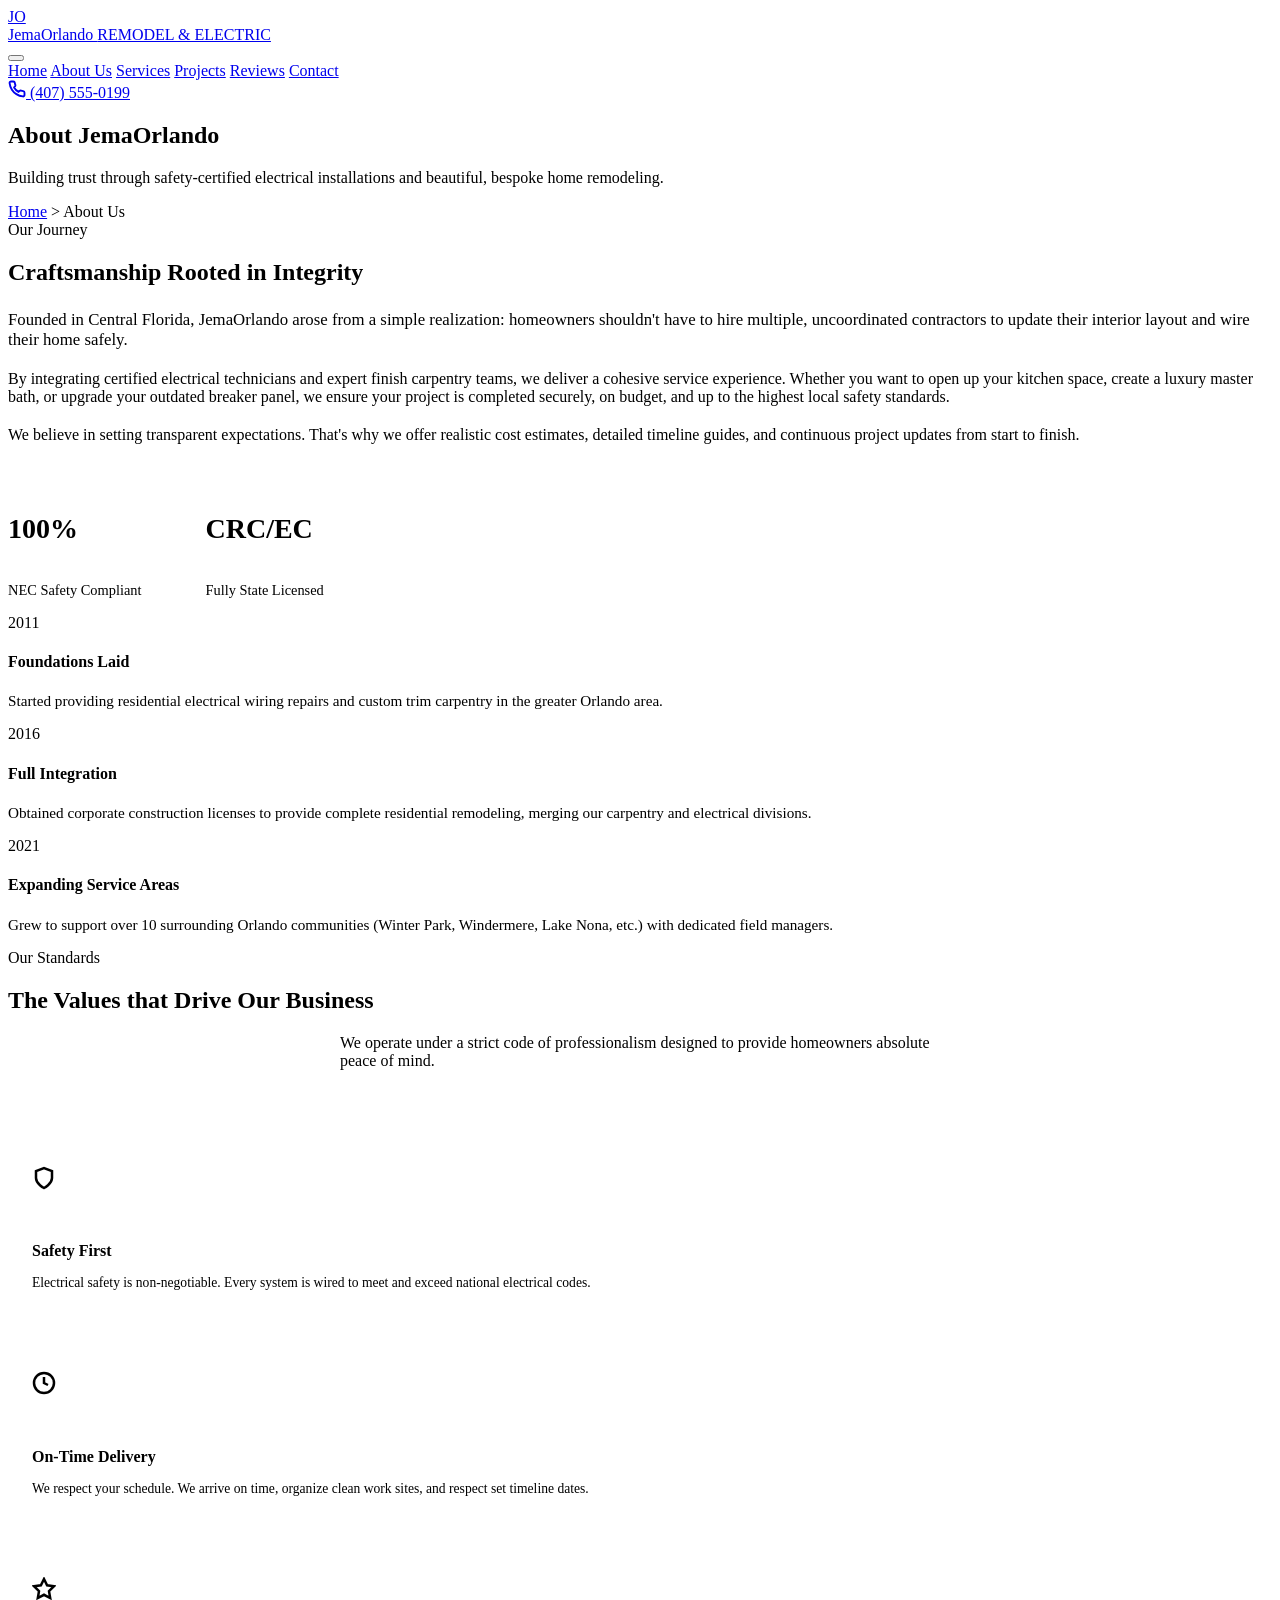
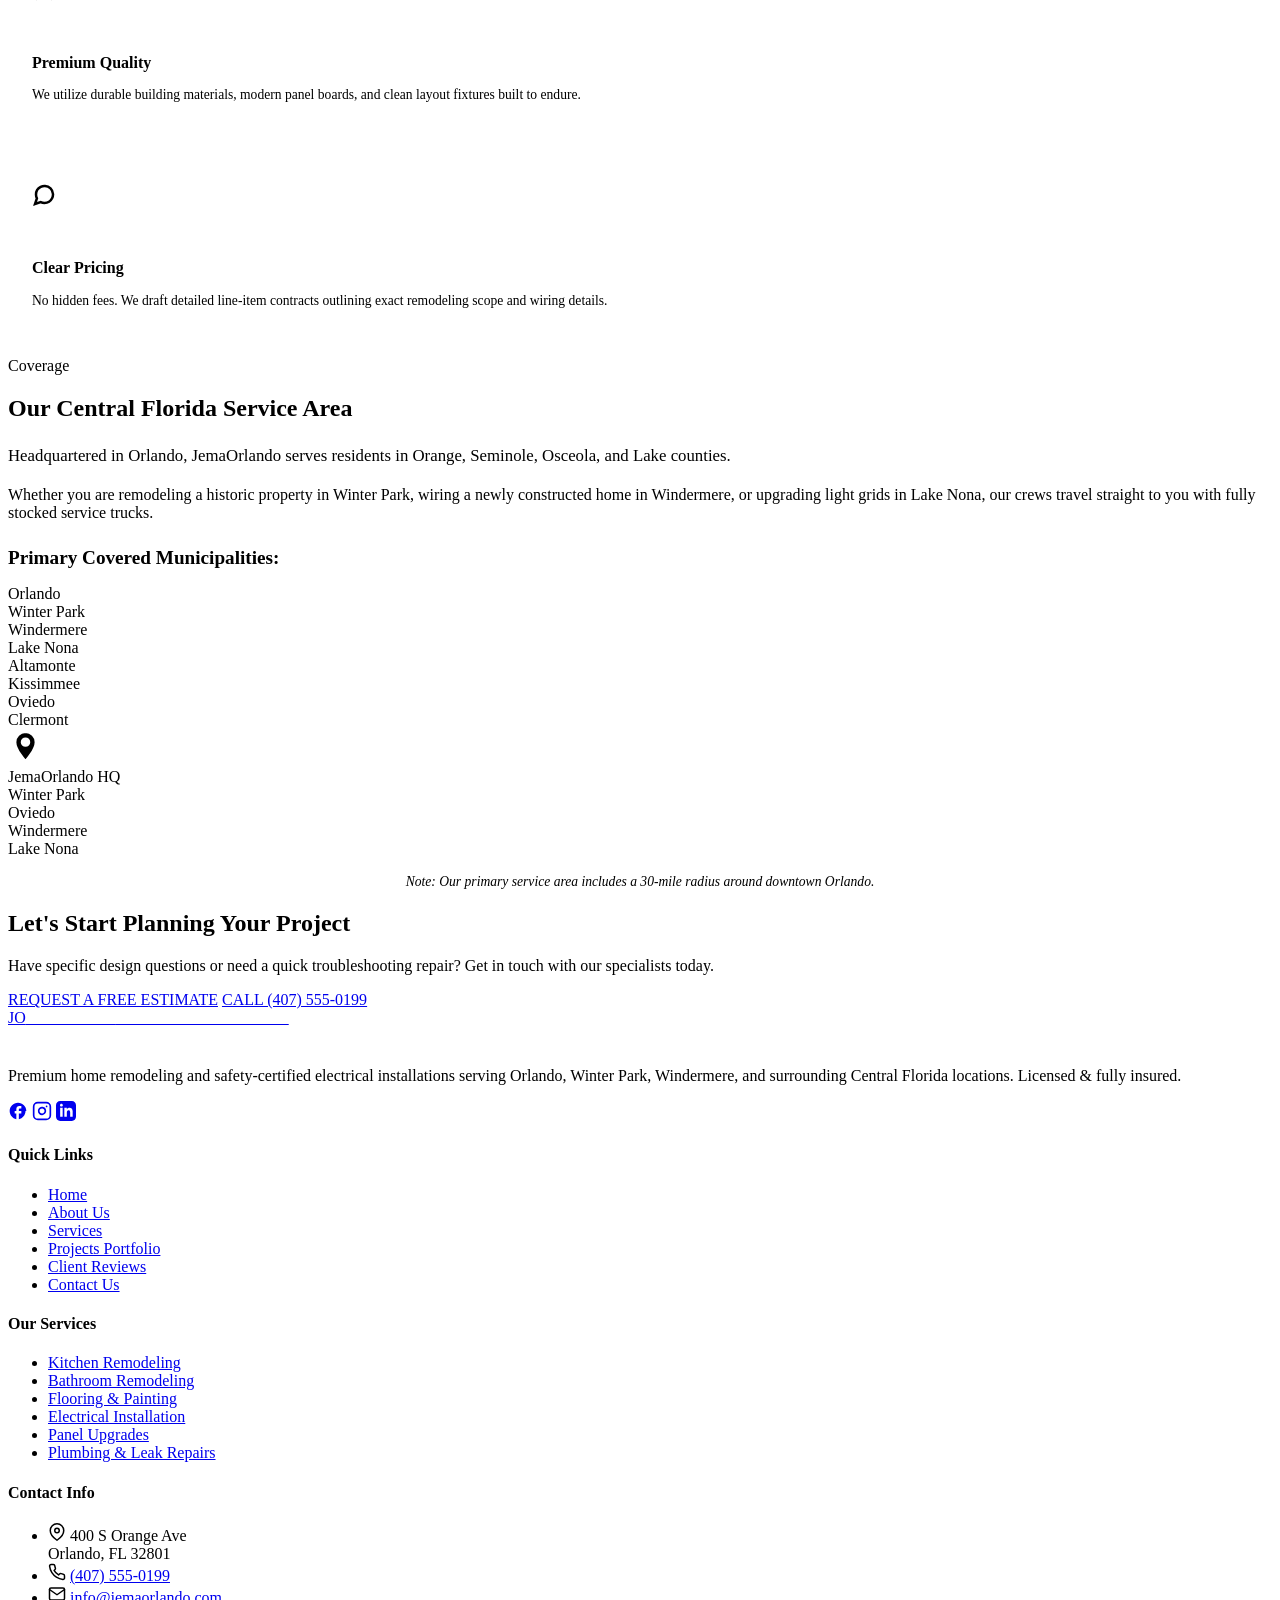
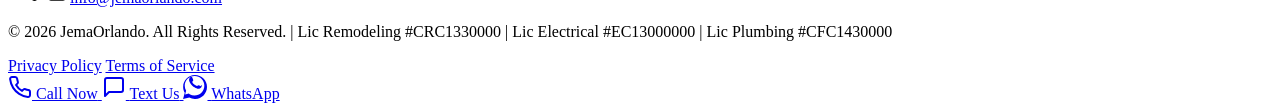
==== about.html @ ff25acf6 "Add files via upload" ====
<!DOCTYPE html>
<html lang="en">
<head>
  <meta charset="UTF-8">
  <meta name="viewport" content="width=device-width, initial-scale=1.0">
  <meta name="description" content="Learn about JemaOrlando, Central Florida's trusted home remodeling and certified residential electrical services contractor. Discover our safety values, construction expertise, and local service coverage across Orlando, FL.">
  <meta name="keywords" content="remodeling contractor Orlando, electrician near me, JemaOrlando company history, home renovation company Florida, licensed electrician Orlando">
  <link rel="canonical" href="https://jemaorlando.com/about.html">
  
  <title>About Us | JemaOrlando Remodeling & Electrical Services</title>
  
  <!-- CSS Stylesheets -->
  <link rel="stylesheet" href="css/style.css">
  <link rel="stylesheet" href="css/pages.css">
</head>
<body>

  <!-- Sticky Header -->
  <header class="header">
    <div class="container nav-container">
      <a href="index.html" class="logo">
        <div class="logo-icon">JO</div>
        <div class="logo-text">
          JemaOrlando
          <span class="logo-subtext">REMODEL & ELECTRIC</span>
        </div>
      </a>
      
      <!-- Mobile hamburger toggle -->
      <button class="nav-toggle" aria-label="Toggle menu" aria-expanded="false">
        <span></span>
        <span></span>
        <span></span>
      </button>

      <nav class="nav-menu">
        <a href="index.html" class="nav-link">Home</a>
        <a href="about.html" class="nav-link active">About Us</a>
        <a href="services.html" class="nav-link">Services</a>
        <a href="projects.html" class="nav-link">Projects</a>
        <a href="reviews.html" class="nav-link">Reviews</a>
        <a href="contact.html" class="nav-link">Contact</a>
        <a href="contact.html" class="btn btn-primary" style="padding: 0.5rem 1.25rem; font-size: 0.9rem; margin-left: 1rem; color: white;">Get Free Estimate</a>
      </nav>

      <div class="nav-cta">
        <a href="tel:+14075550199" class="nav-phone">
          <svg width="18" height="18" viewBox="0 0 24 24" fill="none" stroke="currentColor" stroke-width="2.5" stroke-linecap="round" stroke-linejoin="round"><path d="M22 16.92v3a2 2 0 0 1-2.18 2 19.79 19.79 0 0 1-8.63-3.07 19.5 19.5 0 0 1-6-6 19.79 19.79 0 0 1-3.07-8.67A2 2 0 0 1 4.11 2h3a2 2 0 0 1 2 1.72 12.84 12.84 0 0 0 .7 2.81 2 2 0 0 1-.45 2.11L8.09 9.91a16 16 0 0 0 6 6l1.27-1.27a2 2 0 0 1 2.11-.45 12.84 12.84 0 0 0 2.81.7A2 2 0 0 1 22 16.92z"/></svg>
          (407) 555-0199
        </a>
      </div>
    </div>
  </header>

  <!-- Page Header -->
  <section class="page-header">
    <div class="container">
      <h1>About JemaOrlando</h1>
      <p>Building trust through safety-certified electrical installations and beautiful, bespoke home remodeling.</p>
      <div class="breadcrumbs">
        <a href="index.html">Home</a> &gt; <span>About Us</span>
      </div>
    </div>
  </section>

  <!-- Who We Are & Timeline Section -->
  <section class="section">
    <div class="container">
      <div class="about-grid">
        <div class="reveal">
          <span class="badge">Our Journey</span>
          <h2 style="margin-bottom: 1.5rem;">Craftsmanship Rooted in Integrity</h2>
          <p style="margin-bottom: 1.25rem; font-size: 1.05rem;">
            Founded in Central Florida, JemaOrlando arose from a simple realization: homeowners shouldn't have to hire multiple, uncoordinated contractors to update their interior layout and wire their home safely.
          </p>
          <p style="color: var(--text-muted); margin-bottom: 1.25rem;">
            By integrating certified electrical technicians and expert finish carpentry teams, we deliver a cohesive service experience. Whether you want to open up your kitchen space, create a luxury master bath, or upgrade your outdated breaker panel, we ensure your project is completed securely, on budget, and up to the highest local safety standards.
          </p>
          <p style="color: var(--text-muted); margin-bottom: 1.5rem;">
            We believe in setting transparent expectations. That's why we offer realistic cost estimates, detailed timeline guides, and continuous project updates from start to finish.
          </p>
          
          <div style="display: flex; gap: 2rem; margin-top: 2rem;">
            <div>
              <h4 class="text-accent" style="font-size: 1.75rem; font-weight:800;">100%</h4>
              <p style="font-size: 0.9rem; color: var(--text-muted);">NEC Safety Compliant</p>
            </div>
            <div style="border-left: 1px solid var(--border-color); padding-left: 2rem;">
              <h4 class="text-secondary" style="font-size: 1.75rem; font-weight:800;">CRC/EC</h4>
              <p style="font-size: 0.9rem; color: var(--text-muted);">Fully State Licensed</p>
            </div>
          </div>
        </div>

        <div class="reveal anim-delay-200">
          <div class="timeline">
            <!-- Timeline Item 1 -->
            <div class="timeline-item">
              <div class="timeline-date">2011</div>
              <h4 class="timeline-title">Foundations Laid</h4>
              <p style="color: var(--text-muted); font-size: 0.95rem;">Started providing residential electrical wiring repairs and custom trim carpentry in the greater Orlando area.</p>
            </div>
            
            <!-- Timeline Item 2 -->
            <div class="timeline-item">
              <div class="timeline-date">2016</div>
              <h4 class="timeline-title">Full Integration</h4>
              <p style="color: var(--text-muted); font-size: 0.95rem;">Obtained corporate construction licenses to provide complete residential remodeling, merging our carpentry and electrical divisions.</p>
            </div>

            <!-- Timeline Item 3 -->
            <div class="timeline-item">
              <div class="timeline-date">2021</div>
              <h4 class="timeline-title">Expanding Service Areas</h4>
              <p style="color: var(--text-muted); font-size: 0.95rem;">Grew to support over 10 surrounding Orlando communities (Winter Park, Windermere, Lake Nona, etc.) with dedicated field managers.</p>
            </div>
          </div>
        </div>
      </div>
    </div>
  </section>

  <!-- Company Values Grid -->
  <section class="section section-bg">
    <div class="container">
      <div class="text-center reveal" style="margin-bottom: 4rem;">
        <span class="badge">Our Standards</span>
        <h2>The Values that Drive Our Business</h2>
        <p style="color: var(--text-muted); max-width: 600px; margin: 1rem auto 0;">
          We operate under a strict code of professionalism designed to provide homeowners absolute peace of mind.
        </p>
      </div>

      <div class="grid-4">
        <!-- Value 1 -->
        <div class="benefit-card reveal" style="padding: 2rem 1.5rem;">
          <div class="benefit-icon" style="width: 55px; height: 55px; margin-bottom: 1rem;">
            <svg width="24" height="24" viewBox="0 0 24 24" fill="none" stroke="currentColor" stroke-width="2.5"><path d="M12 22s8-4 8-10V5l-8-3-8 3v7c0 6 8 10 8 10z"/></svg>
          </div>
          <h4 style="margin-bottom: 0.75rem;">Safety First</h4>
          <p style="font-size: 0.85rem; line-height: 1.5;">Electrical safety is non-negotiable. Every system is wired to meet and exceed national electrical codes.</p>
        </div>

        <!-- Value 2 -->
        <div class="benefit-card reveal anim-delay-100" style="padding: 2rem 1.5rem;">
          <div class="benefit-icon" style="width: 55px; height: 55px; margin-bottom: 1rem; color: var(--secondary);">
            <svg width="24" height="24" viewBox="0 0 24 24" fill="none" stroke="currentColor" stroke-width="2.5"><circle cx="12" cy="12" r="10"/><polyline points="12 6 12 12 16 14"/></svg>
          </div>
          <h4 style="margin-bottom: 0.75rem;">On-Time Delivery</h4>
          <p style="font-size: 0.85rem; line-height: 1.5;">We respect your schedule. We arrive on time, organize clean work sites, and respect set timeline dates.</p>
        </div>

        <!-- Value 3 -->
        <div class="benefit-card reveal anim-delay-200" style="padding: 2rem 1.5rem;">
          <div class="benefit-icon" style="width: 55px; height: 55px; margin-bottom: 1rem;">
            <svg width="24" height="24" viewBox="0 0 24 24" fill="none" stroke="currentColor" stroke-width="2.5"><polygon points="12 2 15.09 8.26 22 9.27 17 14.14 18.18 21.02 12 17.77 5.82 21.02 7 14.14 2 9.27 8.91 8.26 12 2"/></svg>
          </div>
          <h4 style="margin-bottom: 0.75rem;">Premium Quality</h4>
          <p style="font-size: 0.85rem; line-height: 1.5;">We utilize durable building materials, modern panel boards, and clean layout fixtures built to endure.</p>
        </div>

        <!-- Value 4 -->
        <div class="benefit-card reveal anim-delay-300" style="padding: 2rem 1.5rem;">
          <div class="benefit-icon" style="width: 55px; height: 55px; margin-bottom: 1rem; color: var(--secondary);">
            <svg width="24" height="24" viewBox="0 0 24 24" fill="none" stroke="currentColor" stroke-width="2.5"><path d="M21 11.5a8.38 8.38 0 0 1-.9 3.8 8.5 8.5 0 0 1-7.6 4.7 8.38 8.38 0 0 1-3.8-.9L3 21l1.9-5.7a8.38 8.38 0 0 1-.9-3.8 8.5 8.5 0 0 1 4.7-7.6 8.38 8.38 0 0 1 3.8-.9h.5a8.48 8.48 0 0 1 8 8v.5z"/></svg>
          </div>
          <h4 style="margin-bottom: 0.75rem;">Clear Pricing</h4>
          <p style="font-size: 0.85rem; line-height: 1.5;">No hidden fees. We draft detailed line-item contracts outlining exact remodeling scope and wiring details.</p>
        </div>
      </div>
    </div>
  </section>

  <!-- Service Area Map Section -->
  <section class="section">
    <div class="container">
      <div class="about-grid" style="align-items: center;">
        <div class="reveal">
          <span class="badge">Coverage</span>
          <h2 style="margin-bottom: 1.5rem;">Our Central Florida Service Area</h2>
          <p style="margin-bottom: 1.25rem; font-size: 1.05rem;">
            Headquartered in Orlando, JemaOrlando serves residents in Orange, Seminole, Osceola, and Lake counties.
          </p>
          <p style="color: var(--text-muted); margin-bottom: 1.5rem;">
            Whether you are remodeling a historic property in Winter Park, wiring a newly constructed home in Windermere, or upgrading light grids in Lake Nona, our crews travel straight to you with fully stocked service trucks.
          </p>
          
          <h4 style="margin-bottom: 1rem; font-size: 1.2rem;">Primary Covered Municipalities:</h4>
          <div class="cities-grid">
            <div class="city-badge">Orlando</div>
            <div class="city-badge">Winter Park</div>
            <div class="city-badge">Windermere</div>
            <div class="city-badge">Lake Nona</div>
            <div class="city-badge">Altamonte</div>
            <div class="city-badge">Kissimmee</div>
            <div class="city-badge">Oviedo</div>
            <div class="city-badge">Clermont</div>
          </div>
        </div>

        <!-- Pulse Radar Map Widget -->
        <div class="reveal anim-delay-200">
          <div class="map-container">
            <div class="map-mock">
              <div class="map-mock-bg"></div>
              
              <!-- Service Center Pin & Pulse -->
              <div class="map-radar"></div>
              <div class="map-pin">
                <svg width="35" height="35" viewBox="0 0 24 24" fill="currentColor" stroke="#fff" stroke-width="1.5"><path d="M12 2C8.13 2 5 5.13 5 9c0 5.25 7 13 7 13s7-7.75 7-13c0-3.87-3.13-7-7-7zm0 9.5c-1.38 0-2.5-1.12-2.5-2.5s1.12-2.5 2.5-2.5 2.5 1.12 2.5 2.5-1.12 2.5-2.5 2.5z"/></svg>
                <div class="map-pin-pulse"></div>
                <div class="map-pin-label">JemaOrlando HQ</div>
              </div>
              
              <!-- Floating coverage locations -->
              <div class="map-city-tag map-city-1">Winter Park</div>
              <div class="map-city-tag map-city-2">Oviedo</div>
              <div class="map-city-tag map-city-3">Windermere</div>
              <div class="map-city-tag map-city-4">Lake Nona</div>
            </div>
          </div>
          <p style="text-align: center; color: var(--text-muted); font-size: 0.85rem; margin-top: 1rem; font-style: italic;">
            Note: Our primary service area includes a 30-mile radius around downtown Orlando.
          </p>
        </div>
      </div>
    </div>
  </section>

  <!-- CTA Banner Section -->
  <section class="container reveal">
    <div class="cta-banner">
      <h2>Let's Start Planning Your Project</h2>
      <p>Have specific design questions or need a quick troubleshooting repair? Get in touch with our specialists today.</p>
      <div class="cta-actions">
        <a href="contact.html" class="btn btn-primary">REQUEST A FREE ESTIMATE</a>
        <a href="tel:+14075550199" class="btn btn-outline-white">CALL (407) 555-0199</a>
      </div>
    </div>
  </section>

  <!-- Footer -->
  <footer class="footer">
    <div class="container footer-grid">
      <div class="footer-about">
        <a href="index.html" class="logo" style="display:inline-flex; margin-bottom:1.5rem;">
          <div class="logo-icon">JO</div>
          <div class="logo-text" style="color:white;">
            JemaOrlando
            <span class="logo-subtext" style="color:rgba(255,255,255,0.5);">REMODEL & ELECTRIC</span>
          </div>
        </a>
        <p>Premium home remodeling and safety-certified electrical installations serving Orlando, Winter Park, Windermere, and surrounding Central Florida locations. Licensed & fully insured.</p>
        <div class="social-links">
          <a href="#" class="social-icon" aria-label="Facebook"><svg width="20" height="20" fill="currentColor" viewBox="0 0 24 24"><path d="M22 12c0-5.52-4.48-10-10-10S2 6.48 2 12c0 4.84 3.44 8.87 8 9.8V15H8v-3h2V9.5C10 7.57 11.57 6 13.5 6H16v3h-2c-.55 0-1 .45-1 1V12h3v3h-3v6.8c4.56-.93 8-4.96 8-9.8z"/></svg></a>
          <a href="#" class="social-icon" aria-label="Instagram"><svg width="20" height="20" fill="none" stroke="currentColor" stroke-width="2" viewBox="0 0 24 24" stroke-linecap="round" stroke-linejoin="round"><rect x="2" y="2" width="20" height="20" rx="5" ry="5"/><path d="M16 11.37A4 4 0 1 1 12.63 8 4 4 0 0 1 16 11.37z"/><line x1="17.5" y1="6.5" x2="17.51" y2="6.5"/></svg></a>
          <a href="#" class="social-icon" aria-label="LinkedIn"><svg width="20" height="20" fill="currentColor" viewBox="0 0 24 24"><path d="M19 0h-14c-2.761 0-5 2.239-5 5v14c0 2.761 2.239 5 5 5h14c2.762 0 5-2.239 5-5v-14c0-2.761-2.238-5-5-5zm-11 19h-3v-11h3v11zm-1.5-12.268c-.966 0-1.75-.779-1.75-1.75s.784-1.75 1.75-1.75 1.75.779 1.75 1.75-.784 1.75-1.75 1.75zm13.5 12.268h-3v-5.604c0-3.368-4-3.113-4 0v5.604h-3v-11h3v1.765c1.396-2.586 7-2.777 7 2.476v6.759z"/></svg></a>
        </div>
      </div>
      
      <div>
        <h4 class="footer-title">Quick Links</h4>
        <ul class="footer-links">
          <li><a href="index.html">Home</a></li>
          <li><a href="about.html">About Us</a></li>
          <li><a href="services.html">Services</a></li>
          <li><a href="projects.html">Projects Portfolio</a></li>
          <li><a href="reviews.html">Client Reviews</a></li>
          <li><a href="contact.html">Contact Us</a></li>
        </ul>
      </div>

      <div>
        <h4 class="footer-title">Our Services</h4>
        <ul class="footer-links">
          <li><a href="services.html">Kitchen Remodeling</a></li>
          <li><a href="services.html">Bathroom Remodeling</a></li>
          <li><a href="services.html">Flooring & Painting</a></li>
          <li><a href="services.html">Electrical Installation</a></li>
          <li><a href="services.html">Panel Upgrades</a></li>
          <li><a href="services.html">Plumbing & Leak Repairs</a></li>
        </ul>
      </div>

      <div>
        <h4 class="footer-title">Contact Info</h4>
        <ul class="footer-contact">
          <li>
            <svg width="18" height="18" viewBox="0 0 24 24" fill="none" stroke="currentColor" stroke-width="2" stroke-linecap="round" stroke-linejoin="round"><path d="M21 10c0 7-9 13-9 13s-9-6-9-13a9 9 0 0 1 18 0z"/><circle cx="12" cy="10" r="3"/></svg>
            <span>400 S Orange Ave<br>Orlando, FL 32801</span>
          </li>
          <li>
            <svg width="18" height="18" viewBox="0 0 24 24" fill="none" stroke="currentColor" stroke-width="2" stroke-linecap="round" stroke-linejoin="round"><path d="M22 16.92v3a2 2 0 0 1-2.18 2 19.79 19.79 0 0 1-8.63-3.07 19.5 19.5 0 0 1-6-6 19.79 19.79 0 0 1-3.07-8.67A2 2 0 0 1 4.11 2h3a2 2 0 0 1 2 1.72 12.84 12.84 0 0 0 .7 2.81 2 2 0 0 1-.45 2.11L8.09 9.91a16 16 0 0 0 6 6l1.27-1.27a2 2 0 0 1 2.11-.45 12.84 12.84 0 0 0 2.81.7A2 2 0 0 1 22 16.92z"/></svg>
            <a href="tel:+14075550199">(407) 555-0199</a>
          </li>
          <li>
            <svg width="18" height="18" viewBox="0 0 24 24" fill="none" stroke="currentColor" stroke-width="2" stroke-linecap="round" stroke-linejoin="round"><path d="M4 4h16c1.1 0 2 .9 2 2v12c0 1.1-.9 2-2 2H4c-1.1 0-2-.9-2-2V6c0-1.1.9-2 2-2z"/><polyline points="22,6 12,13 2,6"/></svg>
            <a href="mailto:info@jemaorlando.com">info@jemaorlando.com</a>
          </li>
        </ul>
      </div>
    </div>

    <div class="container footer-bottom">
      <p>&copy; 2026 JemaOrlando. All Rights Reserved. | Lic Remodeling #CRC1330000 | Lic Electrical #EC13000000 | Lic Plumbing #CFC1430000</p>
      <div class="footer-bottom-links">
        <a href="#">Privacy Policy</a>
        <a href="#">Terms of Service</a>
      </div>
    </div>
  </footer>

  <!-- Floating Mobile Quick Contact Bar -->
  <div class="floating-bar">
    <a href="tel:+14075550199" class="floating-item">
      <svg width="24" height="24" viewBox="0 0 24 24" fill="none" stroke="currentColor" stroke-width="2" stroke-linecap="round" stroke-linejoin="round"><path d="M22 16.92v3a2 2 0 0 1-2.18 2 19.79 19.79 0 0 1-8.63-3.07 19.5 19.5 0 0 1-6-6 19.79 19.79 0 0 1-3.07-8.67A2 2 0 0 1 4.11 2h3a2 2 0 0 1 2 1.72 12.84 12.84 0 0 0 .7 2.81 2 2 0 0 1-.45 2.11L8.09 9.91a16 16 0 0 0 6 6l1.27-1.27a2 2 0 0 1 2.11-.45 12.84 12.84 0 0 0 2.81.7A2 2 0 0 1 22 16.92z"/></svg>
      <span>Call Now</span>
    </a>
    <a href="sms:+14075550199?body=Hi%20JemaOrlando,%20I%20would%20like%20to%20request%20a%20free%20estimate." class="floating-item">
      <svg width="24" height="24" viewBox="0 0 24 24" fill="none" stroke="currentColor" stroke-width="2" stroke-linecap="round" stroke-linejoin="round"><path d="M21 15a2 2 0 0 1-2 2H7l-4 4V5a2 2 0 0 1 2-2h14a2 2 0 0 1 2 2z"/></svg>
      <span>Text Us</span>
    </a>
    <a href="https://wa.me/14075550199?text=Hi%20JemaOrlando,%20I'd%20like%20to%20get%20a%20free%20estimate%20for%20my%20home." target="_blank" class="floating-item whatsapp-item">
      <svg width="24" height="24" fill="currentColor" viewBox="0 0 24 24"><path d="M.057 24l1.687-6.163c-1.041-1.804-1.588-3.849-1.587-5.946C.06 5.348 5.397.01 12.008.01c3.202.001 6.212 1.246 8.477 3.514 2.266 2.268 3.507 5.28 3.505 8.484-.004 6.657-5.34 11.997-11.953 11.997-2.005-.001-3.973-.502-5.724-1.455L0 24zm6.59-4.846c1.6.95 3.188 1.449 4.825 1.451 5.436 0 9.86-4.37 9.864-9.799.002-2.63-1.023-5.101-2.885-6.968C16.688 1.97 14.22 .946 11.6 1.02c-5.438.002-9.864 4.37-9.869 9.803-.002 1.76.478 3.477 1.39 5.011l-.995 3.637 3.737-.977zm11.367-7.794c-.31-.155-1.838-.906-2.122-1.01-.284-.103-.49-.155-.697.155-.206.31-.8.155-.98.31-.18.155-.36.18-.67.026-.31-.155-1.31-.483-2.496-1.54-.922-.823-1.545-1.84-1.725-2.15-.18-.31-.02-.477.136-.631.14-.14.31-.36.465-.54.155-.18.206-.31.31-.517.103-.207.052-.387-.026-.54-.077-.155-.697-1.678-.955-2.3-.25-.6-.505-.517-.697-.527-.18-.01-.387-.01-.593-.01-.206 0-.54.077-.823.387-.284.31-1.083 1.06-1.083 2.585 0 1.525 1.11 2.998 1.265 3.205.155.207 2.185 3.337 5.292 4.68 1.57.679 2.535.88 3.45.8 1.026-.15 2.122-.867 2.42-1.706.296-.838.296-1.558.206-1.706-.09-.15-.31-.233-.62-.388z"/></svg>
      <span>WhatsApp</span>
    </a>
  </div>

  <!-- JavaScript Modules -->
  <script src="js/main.js"></script>
</body>
</html>
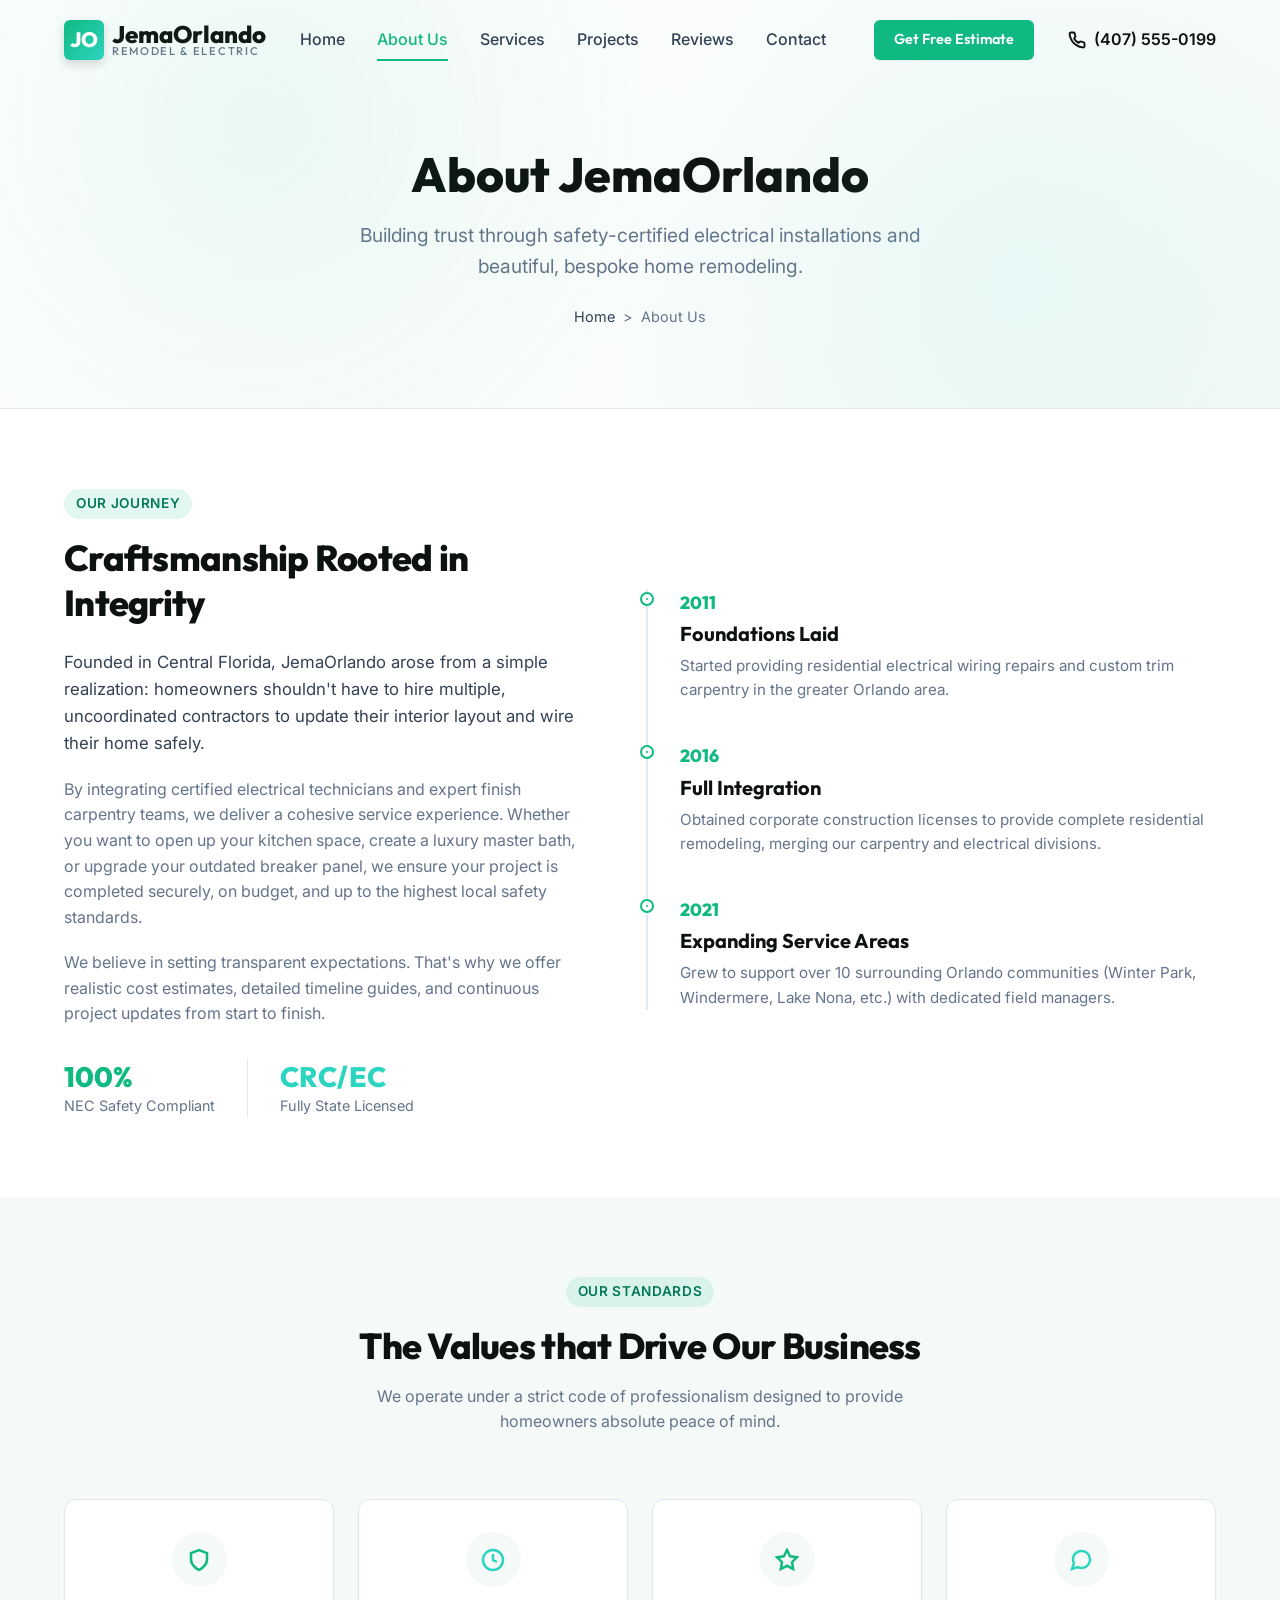
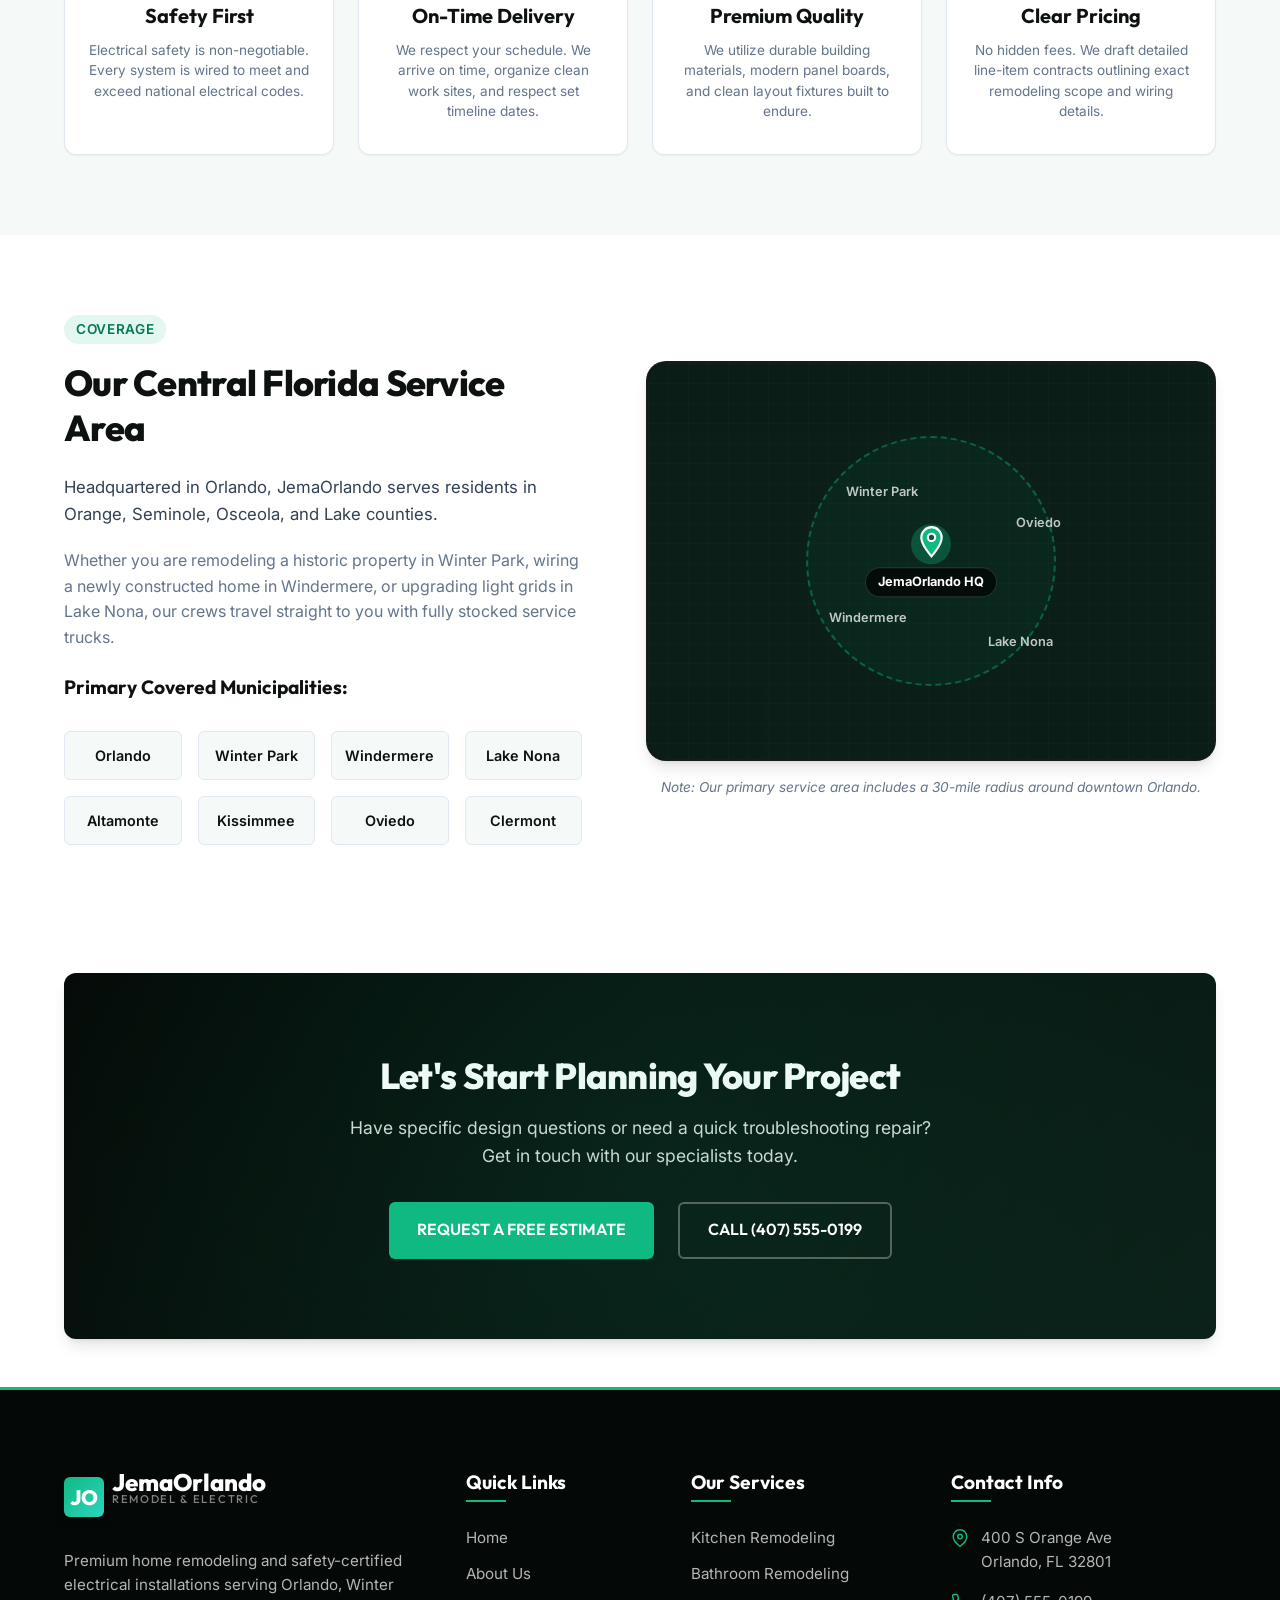
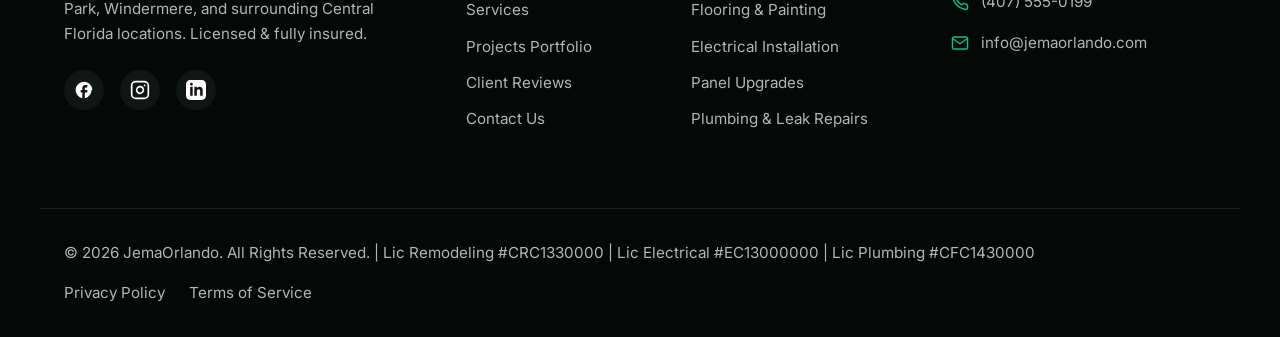
==== commit bd830eff: "Add files via upload" ====
--- a/about.html
+++ b/about.html
@@ -8,6 +8,10 @@
   <link rel="canonical" href="https://jemaorlando.com/about.html">
   
   <title>About Us | JemaOrlando Remodeling & Electrical Services</title>
+  
+  <!-- Font Performance -->
+  <link rel="preconnect" href="https://fonts.googleapis.com">
+  <link rel="preconnect" href="https://fonts.gstatic.com" crossorigin>
   
   <!-- CSS Stylesheets -->
   <link rel="stylesheet" href="css/style.css">
--- a/css/style.css
+++ b/css/style.css
@@ -0,0 +1,761 @@
+@import url('https://fonts.googleapis.com/css2?family=Inter:wght@300;400;500;600;700&family=Outfit:wght@400;500;600;700;800&display=swap');
+
+:root {
+  /* Color Palette */
+  --primary: #0f1a16;        /* Deep Emerald Black */
+  --primary-light: #16251f;  /* Emerald Slate */
+  --primary-dark: #040806;   /* Near Black */
+  --accent: #10b981;         /* Emerald Green */
+  --accent-hover: #059669;   /* Deep Emerald */
+  --accent-rgb: 16, 185, 129;
+  --secondary: #2dd4bf;      /* Aqua Teal */
+  --secondary-hover: #14b8a6;
+  --secondary-rgb: 45, 212, 191;
+  
+  /* Neutral Palette */
+  --text-main: #334155;      /* Slate 700 */
+  --text-muted: #64748b;     /* Slate 500 */
+  --text-light: #f8fafc;     /* Slate 50 */
+  --text-dark: #0d1210;      /* Green-tinted Black */
+  --bg-main: #ffffff;
+  --bg-alt: #f5faf8;         /* Soft Mint */
+  --bg-card: #ffffff;
+  --bg-dark: #080d0b;        /* Premium Black */
+  --bg-dark-card: #131f1a;
+  
+  /* Borders & Shadows */
+  --border-color: #e2e8f0;   /* Slate 200 */
+  --border-light: rgba(255, 255, 255, 0.08);
+  --shadow-sm: 0 1px 2px 0 rgba(0, 0, 0, 0.05);
+  --shadow-md: 0 4px 6px -1px rgba(0, 0, 0, 0.1), 0 2px 4px -2px rgba(0, 0, 0, 0.1);
+  --shadow-lg: 0 10px 15px -3px rgba(0, 0, 0, 0.1), 0 4px 6px -4px rgba(0, 0, 0, 0.1);
+  --shadow-glow: 0 0 20px rgba(16, 185, 129, 0.15);
+  --shadow-spark: 0 0 20px rgba(45, 212, 191, 0.15);
+  
+  /* Typography */
+  --font-sans: 'Inter', -apple-system, BlinkMacSystemFont, "Segoe UI", Roboto, sans-serif;
+  --font-title: 'Outfit', var(--font-sans);
+  
+  /* Transitions */
+  --transition-fast: all 0.15s ease;
+  --transition-smooth: all 0.3s cubic-bezier(0.4, 0, 0.2, 1);
+  
+  /* Structure */
+  --header-height: 80px;
+  --max-width: 1200px;
+  --radius-sm: 6px;
+  --radius-md: 12px;
+  --radius-lg: 20px;
+}
+
+/* Resets */
+*, *::before, *::after {
+  box-sizing: border-box;
+  margin: 0;
+  padding: 0;
+}
+
+html {
+  scroll-behavior: smooth;
+  font-size: 16px;
+  -webkit-font-smoothing: antialiased;
+  -moz-osx-font-smoothing: grayscale;
+}
+
+body {
+  font-family: var(--font-sans);
+  color: var(--text-main);
+  background-color: var(--bg-main);
+  line-height: 1.6;
+  overflow-x: hidden;
+}
+
+h1, h2, h3, h4, h5, h6 {
+  font-family: var(--font-title);
+  color: var(--text-dark);
+  font-weight: 700;
+  line-height: 1.25;
+}
+
+h1 { font-size: 2.75rem; }
+h2 { font-size: 2.25rem; font-weight: 800; letter-spacing: -0.02em; }
+h3 { font-size: 1.5rem; }
+h4 { font-size: 1.25rem; }
+
+a {
+  color: inherit;
+  text-decoration: none;
+  transition: var(--transition-fast);
+}
+
+button, input, select, textarea {
+  font-family: inherit;
+  font-size: inherit;
+  border: none;
+  background: none;
+  outline: none;
+}
+
+img {
+  max-width: 100%;
+  height: auto;
+  display: block;
+}
+
+ul {
+  list-style: none;
+}
+
+/* Scrollbar Customization */
+::-webkit-scrollbar {
+  width: 10px;
+}
+::-webkit-scrollbar-track {
+  background: var(--bg-alt);
+}
+::-webkit-scrollbar-thumb {
+  background: #cbd5e1;
+  border-radius: 5px;
+}
+::-webkit-scrollbar-thumb:hover {
+  background: #94a3b8;
+}
+
+/* --- Layout Utility Classes --- */
+.container {
+  width: 100%;
+  max-width: var(--max-width);
+  margin: 0 auto;
+  padding: 0 1.5rem;
+}
+
+.section {
+  padding: 5rem 0;
+}
+
+.section-bg {
+  background-color: var(--bg-alt);
+}
+
+.section-dark {
+  background-color: var(--bg-dark);
+  color: var(--text-light);
+}
+.section-dark h2, .section-dark h3, .section-dark h4 {
+  color: #ffffff;
+}
+
+.text-center { text-align: center; }
+.text-accent { color: var(--accent); }
+.text-secondary { color: var(--secondary); }
+
+.grid-2 { display: grid; grid-template-columns: repeat(2, 1fr); gap: 2rem; }
+.grid-3 { display: grid; grid-template-columns: repeat(3, 1fr); gap: 2rem; }
+.grid-4 { display: grid; grid-template-columns: repeat(4, 1fr); gap: 1.5rem; }
+
+@media (max-width: 992px) {
+  .grid-3, .grid-4 { grid-template-columns: repeat(2, 1fr); }
+  h1 { font-size: 2.25rem; }
+  h2 { font-size: 1.85rem; }
+}
+
+@media (max-width: 768px) {
+  .grid-2, .grid-3, .grid-4 { grid-template-columns: 1fr; }
+  .section { padding: 3.5rem 0; }
+  h1 { font-size: 2rem; }
+  h2 { font-size: 1.6rem; }
+}
+
+/* --- Button Component --- */
+.btn {
+  display: inline-flex;
+  align-items: center;
+  justify-content: center;
+  font-family: var(--font-title);
+  font-weight: 600;
+  padding: 0.85rem 1.75rem;
+  border-radius: var(--radius-sm);
+  cursor: pointer;
+  transition: var(--transition-smooth);
+  gap: 0.5rem;
+  position: relative;
+  overflow: hidden;
+  box-shadow: var(--shadow-sm);
+}
+
+.btn-primary {
+  background: var(--accent);
+  color: #ffffff;
+}
+.btn-primary:hover {
+  background: var(--accent-hover);
+  transform: translateY(-2px);
+  box-shadow: 0 4px 12px rgba(16, 185, 129, 0.35), var(--shadow-glow);
+}
+
+.btn-secondary {
+  background: var(--secondary);
+  color: #ffffff;
+}
+.btn-secondary:hover {
+  background: var(--secondary-hover);
+  transform: translateY(-2px);
+  box-shadow: 0 4px 12px rgba(45, 212, 191, 0.35), var(--shadow-spark);
+}
+
+.btn-dark {
+  background: var(--primary);
+  color: #ffffff;
+}
+.btn-dark:hover {
+  background: var(--primary-light);
+  transform: translateY(-2px);
+}
+
+.btn-outline {
+  border: 2px solid var(--border-color);
+  color: var(--text-dark);
+  background: transparent;
+}
+.btn-outline:hover {
+  border-color: var(--accent);
+  color: var(--accent);
+  background: rgba(16, 185, 129, 0.03);
+}
+
+.btn-outline-white {
+  border: 2px solid rgba(255, 255, 255, 0.3);
+  color: #ffffff;
+  background: transparent;
+}
+.btn-outline-white:hover {
+  border-color: #ffffff;
+  background: rgba(255, 255, 255, 0.1);
+  transform: translateY(-2px);
+}
+
+/* Badge component */
+.badge {
+  display: inline-flex;
+  align-items: center;
+  background: rgba(16, 185, 129, 0.12);
+  color: #047857;
+  padding: 0.25rem 0.75rem;
+  font-size: 0.85rem;
+  font-weight: 600;
+  border-radius: 50px;
+  text-transform: uppercase;
+  letter-spacing: 0.05em;
+  margin-bottom: 1rem;
+}
+
+.badge-secondary {
+  background: rgba(45, 212, 191, 0.12);
+  color: #0d9488;
+}
+
+/* Header / Navigation */
+.header {
+  position: fixed;
+  top: 0;
+  left: 0;
+  width: 100%;
+  height: var(--header-height);
+  z-index: 1000;
+  display: flex;
+  align-items: center;
+  transition: var(--transition-smooth);
+  background: transparent;
+}
+
+.header.scrolled {
+  background: rgba(255, 255, 255, 0.9);
+  backdrop-filter: blur(12px);
+  -webkit-backdrop-filter: blur(12px);
+  height: 70px;
+  box-shadow: var(--shadow-md);
+  border-bottom: 1px solid var(--border-color);
+}
+
+.header.scrolled .nav-link {
+  color: var(--text-main);
+}
+.header.scrolled .logo-text {
+  color: var(--text-dark);
+}
+
+.nav-container {
+  display: flex;
+  align-items: center;
+  justify-content: space-between;
+  width: 100%;
+}
+
+.logo {
+  display: flex;
+  align-items: center;
+  gap: 0.5rem;
+}
+
+.logo-icon {
+  width: 40px;
+  height: 40px;
+  display: flex;
+  align-items: center;
+  justify-content: center;
+  background: linear-gradient(135deg, var(--accent), var(--secondary));
+  border-radius: var(--radius-sm);
+  color: #ffffff;
+  font-family: var(--font-title);
+  font-weight: 800;
+  font-size: 1.3rem;
+  box-shadow: 0 4px 10px rgba(0, 0, 0, 0.15);
+}
+
+.logo-text {
+  font-family: var(--font-title);
+  font-size: 1.5rem;
+  font-weight: 800;
+  color: var(--primary);
+  display: flex;
+  flex-direction: column;
+  line-height: 1;
+}
+
+.logo-subtext {
+  font-size: 0.7rem;
+  font-weight: 500;
+  letter-spacing: 0.15em;
+  color: var(--text-muted);
+}
+
+.header.scrolled .logo-subtext {
+  color: var(--text-muted);
+}
+
+.nav-menu {
+  display: flex;
+  align-items: center;
+  gap: 2rem;
+}
+
+.nav-link {
+  font-weight: 500;
+  color: var(--text-main);
+  padding: 0.5rem 0;
+  position: relative;
+}
+
+.nav-link::after {
+  content: '';
+  position: absolute;
+  bottom: 0;
+  left: 0;
+  width: 0;
+  height: 2px;
+  background: var(--accent);
+  transition: var(--transition-smooth);
+}
+
+.nav-link:hover, .nav-link.active {
+  color: var(--accent) !important;
+}
+
+.nav-link:hover::after, .nav-link.active::after {
+  width: 100%;
+}
+
+/* Call Button in Header */
+.nav-cta {
+  display: flex;
+  align-items: center;
+  gap: 1.5rem;
+}
+
+.nav-phone {
+  display: flex;
+  align-items: center;
+  gap: 0.5rem;
+  font-weight: 600;
+  color: var(--text-dark);
+}
+
+.header.scrolled .nav-phone {
+  color: var(--text-dark);
+}
+
+.nav-phone:hover {
+  color: var(--accent);
+}
+
+.header.scrolled .nav-phone:hover {
+  color: var(--secondary);
+}
+
+/* Mobile Toggle Hamburger */
+.nav-toggle {
+  display: none;
+  flex-direction: column;
+  justify-content: space-between;
+  width: 30px;
+  height: 21px;
+  cursor: pointer;
+  z-index: 1001;
+}
+
+.nav-toggle span {
+  display: block;
+  height: 3px;
+  width: 100%;
+  background-color: var(--primary);
+  border-radius: 3px;
+  transition: var(--transition-smooth);
+}
+
+.header.scrolled .nav-toggle span {
+  background-color: var(--primary);
+}
+
+/* Active Hamburger State */
+.nav-toggle.active span:nth-child(1) {
+  transform: translateY(9px) rotate(45deg);
+  background-color: #ffffff;
+}
+.nav-toggle.active span:nth-child(2) {
+  opacity: 0;
+}
+.nav-toggle.active span:nth-child(3) {
+  transform: translateY(-9px) rotate(-45deg);
+  background-color: #ffffff;
+}
+
+@media (max-width: 992px) {
+  .nav-menu {
+    position: fixed;
+    top: 0;
+    right: -100%;
+    width: 300px;
+    height: 100vh;
+    background: var(--primary-dark);
+    flex-direction: column;
+    justify-content: center;
+    gap: 2.5rem;
+    box-shadow: -10px 0 30px rgba(0, 0, 0, 0.3);
+    transition: var(--transition-smooth);
+    z-index: 1000;
+    padding: 2rem;
+  }
+  
+  .nav-menu.active {
+    right: 0;
+  }
+  
+  .nav-link {
+    color: #ffffff;
+    font-size: 1.25rem;
+    width: 100%;
+    text-align: center;
+  }
+  
+  .nav-toggle {
+    display: flex;
+  }
+  
+  .nav-cta {
+    display: none; /* Hide top phone CTA on tablets/mobile, handled by floating bar */
+  }
+}
+
+/* Footer Section */
+.footer {
+  background-color: var(--primary-dark);
+  color: rgba(255, 255, 255, 0.7);
+  padding: 5rem 0 2rem;
+  font-size: 0.95rem;
+  border-top: 3px solid var(--accent);
+}
+
+.footer-grid {
+  display: grid;
+  grid-template-columns: 2fr 1fr 1.2fr 1.5fr;
+  gap: 3rem;
+  margin-bottom: 4rem;
+}
+
+@media (max-width: 992px) {
+  .footer-grid {
+    grid-template-columns: 1fr 1fr;
+    gap: 2.5rem;
+  }
+}
+
+@media (max-width: 576px) {
+  .footer-grid {
+    grid-template-columns: 1fr;
+    gap: 2rem;
+  }
+}
+
+.footer-about .logo-text {
+  color: #ffffff;
+  margin-bottom: 1.25rem;
+}
+
+.footer-about p {
+  margin-bottom: 1.5rem;
+  line-height: 1.6;
+}
+
+.social-links {
+  display: flex;
+  gap: 1rem;
+}
+
+.social-icon {
+  width: 40px;
+  height: 40px;
+  background-color: rgba(255, 255, 255, 0.05);
+  border-radius: 50%;
+  display: flex;
+  align-items: center;
+  justify-content: center;
+  color: #ffffff;
+  transition: var(--transition-smooth);
+}
+
+.social-icon:hover {
+  background-color: var(--accent);
+  transform: translateY(-3px);
+  box-shadow: 0 4px 10px rgba(16, 185, 129, 0.3);
+}
+
+.footer-title {
+  color: #ffffff;
+  font-size: 1.2rem;
+  margin-bottom: 1.5rem;
+  position: relative;
+  padding-bottom: 0.5rem;
+}
+
+.footer-title::after {
+  content: '';
+  position: absolute;
+  bottom: 0;
+  left: 0;
+  width: 40px;
+  height: 2px;
+  background-color: var(--accent);
+}
+
+.footer-links li {
+  margin-bottom: 0.75rem;
+}
+
+.footer-links a:hover {
+  color: var(--accent);
+  padding-left: 5px;
+}
+
+.footer-contact li {
+  display: flex;
+  align-items: flex-start;
+  gap: 0.75rem;
+  margin-bottom: 1rem;
+}
+
+.footer-contact svg {
+  color: var(--accent);
+  flex-shrink: 0;
+  margin-top: 3px;
+}
+
+.footer-bottom {
+  border-top: 1px solid rgba(255, 255, 255, 0.1);
+  padding-top: 2rem;
+  display: flex;
+  justify-content: space-between;
+  align-items: center;
+  flex-wrap: wrap;
+  gap: 1rem;
+}
+
+.footer-bottom-links {
+  display: flex;
+  gap: 1.5rem;
+}
+
+.footer-bottom-links a:hover {
+  color: #ffffff;
+}
+
+@media (max-width: 768px) {
+  .footer-bottom {
+    flex-direction: column;
+    text-align: center;
+  }
+}
+
+/* Floating mobile quick contact toolbar */
+.floating-bar {
+  position: fixed;
+  bottom: 0;
+  left: 0;
+  width: 100%;
+  background: var(--primary-dark);
+  border-top: 2px solid var(--accent);
+  display: none;
+  grid-template-columns: repeat(3, 1fr);
+  box-shadow: 0 -4px 15px rgba(0, 0, 0, 0.2);
+  z-index: 999;
+}
+
+.floating-item {
+  display: flex;
+  flex-direction: column;
+  align-items: center;
+  justify-content: center;
+  padding: 0.65rem 0.25rem;
+  color: #ffffff;
+  font-size: 0.75rem;
+  font-weight: 600;
+  border-right: 1px solid rgba(255, 255, 255, 0.05);
+}
+
+.floating-item:last-child {
+  border-right: none;
+}
+
+.floating-item svg {
+  margin-bottom: 0.25rem;
+  width: 20px;
+  height: 20px;
+  color: var(--accent);
+}
+
+.floating-item.whatsapp-item svg {
+  color: #25d366; /* WhatsApp Green */
+}
+
+.floating-item:active {
+  background: var(--primary-light);
+}
+
+@media (max-width: 768px) {
+  .floating-bar {
+    display: grid;
+  }
+  body {
+    padding-bottom: 60px; /* Prevent floating bar from covering content */
+  }
+}
+
+/* --- Common UI Sections (CTA Section) --- */
+.cta-banner {
+  background: linear-gradient(135deg, var(--primary-dark), #0b1f18);
+  color: #ffffff;
+  padding: 5rem 0;
+  text-align: center;
+  position: relative;
+  overflow: hidden;
+  border-radius: var(--radius-md);
+  margin: 3rem 0;
+  box-shadow: var(--shadow-lg);
+}
+
+.cta-banner::before {
+  content: '';
+  position: absolute;
+  top: -50%;
+  left: -50%;
+  width: 200%;
+  height: 200%;
+  background: radial-gradient(circle, rgba(16, 185, 129, 0.1) 0%, transparent 60%);
+  pointer-events: none;
+}
+
+.cta-banner h2 {
+  font-size: 2.25rem;
+  margin-bottom: 1rem;
+  color: #ffffff;
+}
+
+.cta-banner p {
+  max-width: 600px;
+  margin: 0 auto 2rem;
+  font-size: 1.1rem;
+  color: rgba(255, 255, 255, 0.85);
+}
+
+.cta-actions {
+  display: flex;
+  justify-content: center;
+  gap: 1.5rem;
+  flex-wrap: wrap;
+}
+
+/* Dynamic Page Headers */
+.page-header {
+  padding: 9rem 0 5rem;
+  background: linear-gradient(135deg, #ffffff, var(--bg-alt));
+  color: var(--text-dark);
+  text-align: center;
+  position: relative;
+  border-bottom: 1px solid var(--border-color);
+}
+
+.page-header::before {
+  content: '';
+  position: absolute;
+  top: 0;
+  left: 0;
+  width: 100%;
+  height: 100%;
+  background-image: radial-gradient(circle at 20% 30%, rgba(16, 185, 129, 0.08) 0%, transparent 40%),
+                    radial-gradient(circle at 80% 70%, rgba(45, 212, 191, 0.08) 0%, transparent 40%);
+}
+
+.page-header h1 {
+  font-size: 3rem;
+  font-weight: 800;
+  margin-bottom: 1rem;
+  color: var(--text-dark);
+}
+
+.page-header p {
+  color: var(--text-muted);
+  font-size: 1.2rem;
+  max-width: 600px;
+  margin: 0 auto;
+}
+
+.breadcrumbs {
+  margin-top: 1.5rem;
+  font-size: 0.9rem;
+  color: var(--text-muted);
+  display: flex;
+  justify-content: center;
+  gap: 0.5rem;
+}
+
+.breadcrumbs a {
+  color: var(--text-main);
+}
+.breadcrumbs a:hover {
+  color: var(--accent);
+}
+
+/* Animations */
+.reveal {
+  opacity: 0;
+  transform: translateY(30px);
+  transition: opacity 0.8s ease, transform 0.8s ease;
+}
+
+.reveal.active {
+  opacity: 1;
+  transform: translateY(0);
+}
+
+.anim-delay-100 { transition-delay: 100ms; }
+.anim-delay-200 { transition-delay: 200ms; }
+.anim-delay-300 { transition-delay: 300ms; }
--- a/css/pages.css
+++ b/css/pages.css
@@ -0,0 +1,1442 @@
+/* ==========================================
+   PAGE-SPECIFIC STYLES - JEMAORLANDO
+   ========================================== */
+
+/* ==========================================
+   1. HOME PAGE
+   ========================================== */
+
+/* Hero Section */
+.hero {
+  position: relative;
+  min-height: 100vh;
+  background-color: var(--bg-main);
+  color: var(--text-dark);
+  display: flex;
+  align-items: center;
+  padding-top: calc(var(--header-height) + 2rem);
+  padding-bottom: 4rem;
+  overflow: hidden;
+}
+
+.hero::before {
+  content: '';
+  position: absolute;
+  top: 0;
+  left: 0;
+  width: 100%;
+  height: 100%;
+  background: linear-gradient(135deg, rgba(255, 255, 255, 0.98) 40%, rgba(245, 250, 248, 0.92) 100%);
+  z-index: 2;
+}
+
+/* Background image placeholder / overlay */
+.hero-bg-img {
+  position: absolute;
+  top: 0;
+  left: 0;
+  width: 100%;
+  height: 100%;
+  object-fit: cover;
+  z-index: 1;
+  opacity: 0.18;
+  filter: brightness(1.05) contrast(1);
+}
+
+.hero .container {
+  position: relative;
+  z-index: 3;
+}
+
+.hero-grid {
+  display: grid;
+  grid-template-columns: 1.2fr 0.8fr;
+  gap: 3rem;
+  align-items: center;
+}
+
+.hero-content {
+  max-width: 700px;
+}
+
+.hero-content .badge {
+  background: rgba(16, 185, 129, 0.12);
+  color: #047857;
+  border: 1px solid rgba(16, 185, 129, 0.35);
+  font-size: 0.9rem;
+}
+
+.hero-title {
+  font-size: 3.5rem;
+  font-weight: 800;
+  line-height: 1.15;
+  margin-bottom: 1.5rem;
+  color: var(--text-dark);
+}
+
+.hero-title span {
+  display: block;
+}
+
+.hero-description {
+  font-size: 1.15rem;
+  color: var(--text-muted);
+  margin-bottom: 2.5rem;
+  line-height: 1.7;
+}
+
+.hero-btns {
+  display: flex;
+  gap: 1.5rem;
+  flex-wrap: wrap;
+  margin-bottom: 3rem;
+}
+
+.hero-stats {
+  display: flex;
+  gap: 2.5rem;
+  border-top: 1px solid var(--border-color);
+  padding-top: 2rem;
+}
+
+.stat-item {
+  display: flex;
+  flex-direction: column;
+}
+
+.stat-num {
+  font-family: var(--font-title);
+  font-size: 2.25rem;
+  font-weight: 800;
+  color: var(--accent);
+  line-height: 1;
+  margin-bottom: 0.35rem;
+}
+
+.stat-label {
+  font-size: 0.85rem;
+  color: var(--text-muted);
+  text-transform: uppercase;
+  letter-spacing: 0.05em;
+}
+
+/* Overlapping Hero Cards (Visual Element) */
+.hero-visual {
+  position: relative;
+  height: 480px;
+  display: flex;
+  align-items: center;
+  justify-content: center;
+}
+
+.hero-card-main {
+  width: 80%;
+  height: 85%;
+  border-radius: var(--radius-lg);
+  overflow: hidden;
+  box-shadow: 0 20px 40px rgba(0, 0, 0, 0.2);
+  border: 1px solid var(--border-color);
+  position: relative;
+}
+
+.hero-card-main img {
+  width: 100%;
+  height: 100%;
+  object-fit: cover;
+}
+
+.hero-card-badge {
+  position: absolute;
+  background: #ffffff;
+  backdrop-filter: blur(8px);
+  border: 1px solid var(--border-color);
+  border-radius: var(--radius-md);
+  padding: 1rem;
+  box-shadow: var(--shadow-lg);
+  display: flex;
+  align-items: center;
+  gap: 0.75rem;
+  color: var(--text-dark);
+}
+
+.hero-badge-1 {
+  bottom: 30px;
+  left: -20px;
+  animation: float 6s ease-in-out infinite;
+}
+
+.hero-badge-2 {
+  top: 40px;
+  right: -20px;
+  animation: float 6s ease-in-out infinite 3s;
+}
+
+.badge-icon-wrap {
+  width: 45px;
+  height: 45px;
+  background: var(--accent);
+  border-radius: 50%;
+  display: flex;
+  align-items: center;
+  justify-content: center;
+}
+
+.hero-badge-2 .badge-icon-wrap {
+  background: var(--secondary);
+}
+
+.badge-text-primary {
+  font-family: var(--font-title);
+  font-weight: 700;
+  font-size: 1.1rem;
+  line-height: 1.2;
+}
+
+.badge-text-sub {
+  font-size: 0.75rem;
+  color: var(--text-muted);
+}
+
+@keyframes float {
+  0%, 100% { transform: translateY(0); }
+  50% { transform: translateY(-10px); }
+}
+
+@media (max-width: 992px) {
+  .hero-grid {
+    grid-template-columns: 1fr;
+    gap: 4rem;
+  }
+  .hero-visual {
+    height: 380px;
+    margin-top: 2rem;
+  }
+  .hero-card-main {
+    width: 90%;
+    height: 90%;
+  }
+  .hero-title {
+    font-size: 2.75rem;
+  }
+}
+
+/* Home Trust Bar */
+.trust-bar {
+  background: var(--bg-alt);
+  padding: 2.5rem 0;
+  border-bottom: 1px solid var(--border-color);
+}
+
+.trust-flex {
+  display: flex;
+  justify-content: space-around;
+  align-items: center;
+  flex-wrap: wrap;
+  gap: 2rem;
+}
+
+.trust-item {
+  display: flex;
+  align-items: center;
+  gap: 0.75rem;
+  font-weight: 600;
+  color: var(--text-dark);
+}
+
+.trust-item svg {
+  color: var(--accent);
+}
+
+/* Home Category Feature Section */
+.feature-block {
+  border-radius: var(--radius-lg);
+  overflow: hidden;
+  box-shadow: var(--shadow-md);
+  background: var(--bg-card);
+  transition: var(--transition-smooth);
+  display: flex;
+  flex-direction: column;
+  height: 100%;
+  border: 1px solid var(--border-color);
+}
+
+.feature-block:hover {
+  transform: translateY(-5px);
+  box-shadow: var(--shadow-lg);
+}
+
+.feature-img-wrapper {
+  height: 240px;
+  overflow: hidden;
+  position: relative;
+}
+
+.feature-img-wrapper img {
+  width: 100%;
+  height: 100%;
+  object-fit: cover;
+  transition: var(--transition-smooth);
+}
+
+.feature-block:hover .feature-img-wrapper img {
+  transform: scale(1.05);
+}
+
+.feature-content {
+  padding: 2rem;
+  flex-grow: 1;
+  display: flex;
+  flex-direction: column;
+}
+
+.feature-content h3 {
+  margin-bottom: 1rem;
+}
+
+.feature-content p {
+  color: var(--text-muted);
+  margin-bottom: 1.5rem;
+  flex-grow: 1;
+}
+
+.feature-list {
+  margin-bottom: 1.5rem;
+}
+
+.feature-list li {
+  display: flex;
+  align-items: center;
+  gap: 0.5rem;
+  font-size: 0.95rem;
+  margin-bottom: 0.5rem;
+}
+
+.feature-list svg {
+  color: var(--accent);
+}
+
+/* Benefits Grid */
+.benefit-card {
+  text-align: center;
+  padding: 3rem 2rem;
+  background: var(--bg-card);
+  border-radius: var(--radius-md);
+  box-shadow: var(--shadow-sm);
+  transition: var(--transition-smooth);
+  border: 1px solid var(--border-color);
+}
+
+.benefit-card:hover {
+  transform: translateY(-5px);
+  box-shadow: var(--shadow-lg);
+  border-color: rgba(16, 185, 129, 0.2);
+}
+
+.benefit-icon {
+  width: 70px;
+  height: 70px;
+  background: var(--bg-alt);
+  color: var(--accent);
+  border-radius: 50%;
+  display: inline-flex;
+  align-items: center;
+  justify-content: center;
+  margin-bottom: 1.5rem;
+  transition: var(--transition-smooth);
+}
+
+.benefit-card:hover .benefit-icon {
+  background: var(--accent);
+  color: #ffffff;
+}
+
+.benefit-card h3 {
+  margin-bottom: 1rem;
+}
+
+.benefit-card p {
+  color: var(--text-muted);
+  font-size: 0.95rem;
+}
+
+/* Project Slider Sneak Peek */
+.project-card {
+  position: relative;
+  border-radius: var(--radius-md);
+  overflow: hidden;
+  height: 320px;
+  box-shadow: var(--shadow-md);
+  group: hover;
+}
+
+.project-card img {
+  width: 100%;
+  height: 100%;
+  object-fit: cover;
+  transition: var(--transition-smooth);
+}
+
+.project-overlay {
+  position: absolute;
+  top: 0;
+  left: 0;
+  width: 100%;
+  height: 100%;
+  background: linear-gradient(to top, rgba(4, 10, 8, 0.9) 0%, rgba(4, 10, 8, 0.4) 60%, transparent 100%);
+  display: flex;
+  flex-direction: column;
+  justify-content: flex-end;
+  padding: 1.5rem;
+  color: #ffffff;
+  opacity: 0.9;
+  transition: var(--transition-smooth);
+}
+
+.project-card:hover img {
+  transform: scale(1.08);
+}
+
+.project-tag {
+  background: var(--accent);
+  font-size: 0.75rem;
+  font-weight: 700;
+  padding: 0.2rem 0.6rem;
+  border-radius: 4px;
+  align-self: flex-start;
+  margin-bottom: 0.5rem;
+}
+
+.project-card:hover .project-overlay {
+  background: linear-gradient(to top, rgba(4, 10, 8, 0.95) 0%, rgba(4, 10, 8, 0.2) 100%);
+}
+
+.project-card h4 {
+  color: #ffffff;
+  font-weight: 700;
+}
+
+.project-link {
+  font-size: 0.85rem;
+  color: var(--accent);
+  display: flex;
+  align-items: center;
+  gap: 0.25rem;
+  margin-top: 0.25rem;
+  font-weight: 600;
+}
+
+/* ==========================================
+   2. ABOUT PAGE
+   ========================================== */
+
+/* Timeline Graphic */
+.about-grid {
+  display: grid;
+  grid-template-columns: 1fr 1.1fr;
+  gap: 4rem;
+  align-items: center;
+}
+
+@media (max-width: 992px) {
+  .about-grid {
+    grid-template-columns: 1fr;
+    gap: 3rem;
+  }
+}
+
+.timeline {
+  position: relative;
+  padding-left: 2rem;
+  border-left: 2px solid var(--border-color);
+  margin-top: 2rem;
+}
+
+.timeline-item {
+  position: relative;
+  margin-bottom: 2.5rem;
+}
+
+.timeline-item::before {
+  content: '';
+  position: absolute;
+  left: calc(-2rem - 6px);
+  top: 5px;
+  width: 10px;
+  height: 10px;
+  border-radius: 50%;
+  background: var(--accent);
+  border: 4px solid var(--bg-main);
+  box-shadow: 0 0 0 2px var(--accent);
+}
+
+.timeline-date {
+  font-family: var(--font-title);
+  font-weight: 800;
+  color: var(--accent);
+  margin-bottom: 0.25rem;
+  font-size: 1.1rem;
+}
+
+.timeline-title {
+  font-weight: 700;
+  margin-bottom: 0.5rem;
+  color: var(--text-dark);
+}
+
+/* Service Area Map Component */
+.map-container {
+  position: relative;
+  background: var(--primary-dark);
+  border-radius: var(--radius-lg);
+  overflow: hidden;
+  height: 400px;
+  border: 2px solid var(--border-light);
+  box-shadow: var(--shadow-lg);
+  display: flex;
+  align-items: center;
+  justify-content: center;
+}
+
+.map-mock {
+  width: 100%;
+  height: 100%;
+  background-color: #0b1f18;
+  position: relative;
+  overflow: hidden;
+}
+
+/* Mock Florida Grid Lines */
+.map-mock-bg {
+  position: absolute;
+  width: 100%;
+  height: 100%;
+  opacity: 0.15;
+  background-image: linear-gradient(rgba(255,255,255,0.1) 1px, transparent 1px),
+                    linear-gradient(90deg, rgba(255,255,255,0.1) 1px, transparent 1px);
+  background-size: 20px 20px;
+}
+
+.map-radar {
+  position: absolute;
+  top: 50%;
+  left: 50%;
+  transform: translate(-50%, -50%);
+  width: 250px;
+  height: 250px;
+  border-radius: 50%;
+  background: rgba(16, 185, 129, 0.05);
+  border: 2px dashed rgba(16, 185, 129, 0.4);
+  animation: pulse-radar 4s infinite linear;
+}
+
+.map-pin {
+  position: absolute;
+  top: 50%;
+  left: 50%;
+  transform: translate(-50%, -50%);
+  z-index: 10;
+  color: var(--accent);
+  display: flex;
+  flex-direction: column;
+  align-items: center;
+}
+
+.map-pin-pulse {
+  position: absolute;
+  width: 40px;
+  height: 40px;
+  border-radius: 50%;
+  background: rgba(16, 185, 129, 0.3);
+  animation: pulse-pin 2s infinite ease-out;
+  z-index: -1;
+}
+
+.map-pin-label {
+  background: rgba(4, 10, 8, 0.9);
+  color: #ffffff;
+  padding: 0.25rem 0.75rem;
+  border-radius: 50px;
+  font-size: 0.8rem;
+  font-weight: 700;
+  margin-top: 0.5rem;
+  border: 1px solid rgba(255, 255, 255, 0.15);
+  white-space: nowrap;
+}
+
+.map-city-tag {
+  position: absolute;
+  color: rgba(255, 255, 255, 0.75);
+  font-size: 0.8rem;
+  font-weight: 600;
+}
+
+.map-city-1 { top: 30%; left: 35%; }
+.map-city-2 { top: 38%; left: 65%; }
+.map-city-3 { top: 62%; left: 32%; }
+.map-city-4 { top: 68%; left: 60%; }
+
+@keyframes pulse-radar {
+  0% { transform: translate(-50%, -50%) rotate(0deg); }
+  100% { transform: translate(-50%, -50%) rotate(360deg); }
+}
+
+@keyframes pulse-pin {
+  0% { transform: scale(0.5); opacity: 1; }
+  100% { transform: scale(2.2); opacity: 0; }
+}
+
+/* Service Cities Grid */
+.cities-grid {
+  display: grid;
+  grid-template-columns: repeat(4, 1fr);
+  gap: 1rem;
+  margin-top: 2rem;
+}
+
+.city-badge {
+  background: var(--bg-alt);
+  border: 1px solid var(--border-color);
+  padding: 0.75rem;
+  border-radius: var(--radius-sm);
+  text-align: center;
+  font-weight: 600;
+  font-size: 0.9rem;
+  color: var(--text-dark);
+}
+
+@media (max-width: 768px) {
+  .cities-grid {
+    grid-template-columns: repeat(2, 1fr);
+  }
+}
+
+/* ==========================================
+   3. SERVICES PAGE
+   ========================================== */
+
+/* Detail Service Layouts */
+.service-section-title {
+  margin-bottom: 3rem;
+  position: relative;
+  display: inline-block;
+}
+
+.service-section-title::after {
+  content: '';
+  position: absolute;
+  left: 0;
+  bottom: -0.5rem;
+  width: 60px;
+  height: 4px;
+  background-color: var(--accent);
+}
+
+.service-row {
+  display: grid;
+  grid-template-columns: 1fr 1fr;
+  gap: 4rem;
+  margin-bottom: 5rem;
+  align-items: center;
+}
+
+.service-row:nth-child(even) {
+  direction: rtl;
+}
+
+.service-row:nth-child(even) .service-desc {
+  direction: ltr;
+}
+
+.service-desc h3 {
+  font-size: 2rem;
+  margin-bottom: 1.25rem;
+}
+
+.service-desc p {
+  color: var(--text-muted);
+  margin-bottom: 1.5rem;
+}
+
+.service-checklist {
+  display: grid;
+  grid-template-columns: repeat(2, 1fr);
+  gap: 0.75rem 1.5rem;
+}
+
+.service-checklist li {
+  display: flex;
+  align-items: center;
+  gap: 0.5rem;
+  font-weight: 600;
+  font-size: 0.95rem;
+  color: var(--text-dark);
+}
+
+.service-checklist svg {
+  color: var(--accent);
+  flex-shrink: 0;
+}
+
+.service-graphic {
+  border-radius: var(--radius-lg);
+  overflow: hidden;
+  height: 380px;
+  box-shadow: var(--shadow-lg);
+  border: 1px solid var(--border-color);
+}
+
+.service-graphic img {
+  width: 100%;
+  height: 100%;
+  object-fit: cover;
+}
+
+@media (max-width: 992px) {
+  .service-row {
+    grid-template-columns: 1fr;
+    gap: 2.5rem;
+    margin-bottom: 4rem;
+  }
+  .service-row:nth-child(even) {
+    direction: ltr;
+  }
+  .service-graphic {
+    height: 280px;
+  }
+}
+
+/* ==========================================
+   4. PROJECTS / GALLERY PAGE
+   ========================================== */
+
+/* Filter Navigation */
+.filter-nav {
+  display: flex;
+  justify-content: center;
+  gap: 0.75rem;
+  margin-bottom: 3rem;
+  flex-wrap: wrap;
+}
+
+.filter-btn {
+  font-family: var(--font-title);
+  font-weight: 600;
+  padding: 0.6rem 1.5rem;
+  border-radius: 50px;
+  border: 1px solid var(--border-color);
+  cursor: pointer;
+  transition: var(--transition-smooth);
+  color: var(--text-muted);
+  background: var(--bg-card);
+}
+
+.filter-btn:hover, .filter-btn.active {
+  background: var(--primary);
+  color: #ffffff;
+  border-color: var(--primary);
+}
+
+/* Portfolio Grid */
+.gallery-grid {
+  display: grid;
+  grid-template-columns: repeat(3, 1fr);
+  gap: 2rem;
+}
+
+.gallery-item {
+  border-radius: var(--radius-md);
+  overflow: hidden;
+  box-shadow: var(--shadow-md);
+  background: var(--bg-card);
+  transition: var(--transition-smooth);
+  cursor: pointer;
+}
+
+.gallery-item:hover {
+  transform: translateY(-5px);
+  box-shadow: var(--shadow-lg);
+}
+
+.gallery-img-wrap {
+  height: 260px;
+  overflow: hidden;
+  position: relative;
+}
+
+.gallery-img-wrap img {
+  width: 100%;
+  height: 100%;
+  object-fit: cover;
+  transition: var(--transition-smooth);
+}
+
+.gallery-item:hover .gallery-img-wrap img {
+  transform: scale(1.06);
+}
+
+.gallery-overlay-icon {
+  position: absolute;
+  top: 0;
+  left: 0;
+  width: 100%;
+  height: 100%;
+  background: rgba(4, 10, 8, 0.4);
+  display: flex;
+  align-items: center;
+  justify-content: center;
+  opacity: 0;
+  transition: var(--transition-smooth);
+  color: #ffffff;
+}
+
+.gallery-item:hover .gallery-overlay-icon {
+  opacity: 1;
+}
+
+.gallery-info {
+  padding: 1.5rem;
+  border-top: 1px solid var(--border-color);
+}
+
+.gallery-info h4 {
+  font-size: 1.15rem;
+  margin-bottom: 0.25rem;
+}
+
+.gallery-info p {
+  font-size: 0.85rem;
+  color: var(--text-muted);
+  font-weight: 500;
+  text-transform: uppercase;
+  letter-spacing: 0.05em;
+}
+
+@media (max-width: 992px) {
+  .gallery-grid {
+    grid-template-columns: repeat(2, 1fr);
+  }
+}
+@media (max-width: 576px) {
+  .gallery-grid {
+    grid-template-columns: 1fr;
+  }
+}
+
+/* Lightbox Modal */
+.lightbox {
+  position: fixed;
+  top: 0;
+  left: 0;
+  width: 100%;
+  height: 100%;
+  background: rgba(4, 10, 8, 0.95);
+  backdrop-filter: blur(8px);
+  -webkit-backdrop-filter: blur(8px);
+  z-index: 2000;
+  display: none;
+  align-items: center;
+  justify-content: center;
+  opacity: 0;
+  transition: opacity 0.3s ease;
+}
+
+.lightbox.active {
+  display: flex;
+  opacity: 1;
+}
+
+.lightbox-content {
+  position: relative;
+  max-width: 800px;
+  width: 90%;
+  display: flex;
+  flex-direction: column;
+  align-items: center;
+  transform: scale(0.9);
+  transition: transform 0.3s ease;
+}
+
+.lightbox.active .lightbox-content {
+  transform: scale(1);
+}
+
+.lightbox-img {
+  max-height: 70vh;
+  max-width: 100%;
+  border-radius: var(--radius-md);
+  box-shadow: 0 25px 50px -12px rgba(0, 0, 0, 0.5);
+  border: 1px solid rgba(255, 255, 255, 0.1);
+}
+
+.lightbox-caption {
+  color: #ffffff;
+  text-align: center;
+  margin-top: 1.5rem;
+}
+
+.lightbox-caption h4 {
+  color: #ffffff;
+  font-size: 1.3rem;
+  margin-bottom: 0.25rem;
+}
+
+.lightbox-caption p {
+  color: var(--accent);
+  font-size: 0.95rem;
+  font-weight: 600;
+}
+
+.lightbox-close {
+  position: absolute;
+  top: -40px;
+  right: 0;
+  color: #ffffff;
+  font-size: 2rem;
+  cursor: pointer;
+  background: none;
+  border: none;
+}
+
+.lightbox-close:hover {
+  color: var(--accent);
+}
+
+/* ==========================================
+   5. REVIEWS PAGE
+   ========================================== */
+
+/* Google Rating Hero Card */
+.reviews-hero {
+  background: var(--bg-alt);
+  border-radius: var(--radius-lg);
+  padding: 3rem;
+  margin-bottom: 4rem;
+  border: 1px solid var(--border-color);
+  box-shadow: var(--shadow-sm);
+  display: flex;
+  align-items: center;
+  justify-content: space-between;
+  flex-wrap: wrap;
+  gap: 2rem;
+}
+
+.reviews-score {
+  display: flex;
+  align-items: center;
+  gap: 1.5rem;
+}
+
+.score-big {
+  font-family: var(--font-title);
+  font-size: 4rem;
+  font-weight: 800;
+  color: var(--text-dark);
+  line-height: 1;
+}
+
+.score-stars {
+  display: flex;
+  flex-direction: column;
+}
+
+.stars-wrap {
+  display: flex;
+  color: #f59e0b; /* Amber 500 */
+  gap: 0.2rem;
+  font-size: 1.3rem;
+  margin-bottom: 0.25rem;
+}
+
+.score-count {
+  font-size: 0.9rem;
+  color: var(--text-muted);
+}
+
+.reviews-breakdown {
+  flex-grow: 1;
+  max-width: 400px;
+}
+
+.breakdown-row {
+  display: flex;
+  align-items: center;
+  gap: 1rem;
+  font-size: 0.85rem;
+  margin-bottom: 0.5rem;
+}
+
+.breakdown-star-label {
+  width: 50px;
+  text-align: right;
+  font-weight: 600;
+}
+
+.breakdown-bar {
+  flex-grow: 1;
+  height: 8px;
+  background: var(--border-color);
+  border-radius: 4px;
+  overflow: hidden;
+}
+
+.breakdown-fill {
+  height: 100%;
+  background: #f59e0b;
+}
+
+.breakdown-pct {
+  width: 35px;
+  text-align: left;
+  color: var(--text-muted);
+}
+
+@media (max-width: 768px) {
+  .reviews-hero {
+    padding: 2rem;
+    flex-direction: column;
+    align-items: stretch;
+  }
+  .reviews-score {
+    justify-content: center;
+  }
+}
+
+/* Reviews Grid */
+.reviews-grid {
+  display: grid;
+  grid-template-columns: repeat(3, 1fr);
+  gap: 2rem;
+}
+
+@media (max-width: 992px) {
+  .reviews-grid {
+    grid-template-columns: repeat(2, 1fr);
+  }
+}
+@media (max-width: 650px) {
+  .reviews-grid {
+    grid-template-columns: 1fr;
+  }
+}
+
+.review-card {
+  background: var(--bg-card);
+  border: 1px solid var(--border-color);
+  border-radius: var(--radius-md);
+  padding: 2rem;
+  box-shadow: var(--shadow-sm);
+  display: flex;
+  flex-direction: column;
+  height: 100%;
+  position: relative;
+}
+
+.review-header {
+  display: flex;
+  justify-content: space-between;
+  align-items: flex-start;
+  margin-bottom: 1.25rem;
+}
+
+.review-user {
+  display: flex;
+  align-items: center;
+  gap: 0.75rem;
+}
+
+.user-avatar {
+  width: 45px;
+  height: 45px;
+  background: var(--primary-light);
+  color: #ffffff;
+  border-radius: 50%;
+  display: flex;
+  align-items: center;
+  justify-content: center;
+  font-family: var(--font-title);
+  font-weight: 700;
+  font-size: 1.1rem;
+}
+
+.user-avatar.electric {
+  background: linear-gradient(135deg, var(--accent), var(--secondary));
+}
+
+.user-info h5 {
+  font-size: 1rem;
+  margin-bottom: 0.15rem;
+}
+
+.user-info p {
+  font-size: 0.75rem;
+  color: var(--text-muted);
+}
+
+.google-icon-small {
+  color: #4285f4; /* Google Blue */
+}
+
+.review-rating {
+  display: flex;
+  color: #f59e0b;
+  gap: 0.15rem;
+  margin-bottom: 1rem;
+}
+
+.review-text {
+  font-size: 0.95rem;
+  line-height: 1.6;
+  color: var(--text-main);
+  flex-grow: 1;
+  font-style: italic;
+}
+
+.review-date {
+  font-size: 0.8rem;
+  color: var(--text-muted);
+  margin-top: 1.5rem;
+  text-align: right;
+}
+
+/* ==========================================
+   6. CONTACT / ESTIMATE PAGE
+   ========================================== */
+
+.contact-layout {
+  display: grid;
+  grid-template-columns: 1fr 1.3fr;
+  gap: 4rem;
+}
+
+@media (max-width: 992px) {
+  .contact-layout {
+    grid-template-columns: 1fr;
+    gap: 3rem;
+  }
+}
+
+/* Contact Info Cards */
+.contact-info-list {
+  display: grid;
+  grid-template-columns: 1fr;
+  gap: 1.5rem;
+  margin-bottom: 2.5rem;
+}
+
+.contact-info-card {
+  display: flex;
+  align-items: flex-start;
+  gap: 1.25rem;
+  background: var(--bg-alt);
+  padding: 1.5rem;
+  border-radius: var(--radius-md);
+  border: 1px solid var(--border-color);
+}
+
+.contact-info-icon {
+  width: 50px;
+  height: 50px;
+  background: #ffffff;
+  color: var(--accent);
+  border-radius: 50%;
+  display: flex;
+  align-items: center;
+  justify-content: center;
+  flex-shrink: 0;
+  box-shadow: var(--shadow-sm);
+  border: 1px solid var(--border-color);
+}
+
+.contact-info-content h4 {
+  font-size: 1.1rem;
+  margin-bottom: 0.25rem;
+}
+
+.contact-info-content p {
+  font-size: 0.95rem;
+  color: var(--text-muted);
+}
+
+/* Interactive Estimate Dashboard Form */
+.estimate-form-wrapper {
+  background: var(--bg-card);
+  border-radius: var(--radius-lg);
+  padding: 3rem;
+  border: 1px solid var(--border-color);
+  box-shadow: var(--shadow-lg);
+}
+
+@media (max-width: 576px) {
+  .estimate-form-wrapper {
+    padding: 1.5rem;
+  }
+}
+
+.estimate-form-wrapper h3 {
+  margin-bottom: 0.5rem;
+}
+
+.estimate-subtitle {
+  color: var(--text-muted);
+  margin-bottom: 2.5rem;
+}
+
+.form-group {
+  margin-bottom: 1.5rem;
+}
+
+.form-row {
+  display: grid;
+  grid-template-columns: 1fr 1fr;
+  gap: 1.5rem;
+}
+
+@media (max-width: 576px) {
+  .form-row {
+    grid-template-columns: 1fr;
+    gap: 0;
+  }
+}
+
+.form-label {
+  display: block;
+  font-weight: 600;
+  color: var(--text-dark);
+  margin-bottom: 0.5rem;
+  font-size: 0.95rem;
+}
+
+.form-control {
+  width: 100%;
+  padding: 0.85rem 1rem;
+  border: 1px solid var(--border-color);
+  background: var(--bg-alt);
+  border-radius: var(--radius-sm);
+  font-family: var(--font-sans);
+  color: var(--text-dark);
+  transition: var(--transition-fast);
+}
+
+.form-control:focus {
+  border-color: var(--accent);
+  background: #ffffff;
+  box-shadow: 0 0 0 3px rgba(16, 185, 129, 0.1);
+}
+
+/* Choice chip buttons for Service Category selection */
+.service-chips {
+  display: grid;
+  grid-template-columns: repeat(3, 1fr);
+  gap: 1rem;
+  margin-bottom: 1.5rem;
+}
+
+@media (max-width: 576px) {
+  .service-chips {
+    grid-template-columns: 1fr;
+    gap: 0.75rem;
+  }
+}
+
+.chip-btn {
+  padding: 1rem;
+  border: 2px solid var(--border-color);
+  border-radius: var(--radius-sm);
+  text-align: center;
+  font-family: var(--font-title);
+  font-weight: 700;
+  cursor: pointer;
+  transition: var(--transition-smooth);
+  color: var(--text-muted);
+}
+
+.chip-btn.active {
+  border-color: var(--accent);
+  color: var(--accent);
+  background: rgba(16, 185, 129, 0.05);
+}
+
+.chip-btn.active.electrical-chip {
+  border-color: var(--secondary);
+  color: var(--secondary);
+  background: rgba(45, 212, 191, 0.05);
+}
+
+.chip-btn.active.plumbing-chip {
+  border-color: #06b6d4; /* Teal-500 */
+  color: #06b6d4;
+  background: rgba(6, 182, 212, 0.05);
+}
+
+/* Dynamic sub-service checkboxes select */
+.subservices-group {
+  background: var(--bg-alt);
+  padding: 1.5rem;
+  border-radius: var(--radius-sm);
+  border: 1px solid var(--border-color);
+  margin-bottom: 1.5rem;
+  display: none;
+}
+
+.subservices-group.active {
+  display: block;
+  animation: fadeIn 0.3s ease-out;
+}
+
+.checkbox-grid {
+  display: grid;
+  grid-template-columns: repeat(2, 1fr);
+  gap: 0.75rem;
+}
+
+@media (max-width: 576px) {
+  .checkbox-grid {
+    grid-template-columns: 1fr;
+  }
+}
+
+.checkbox-label {
+  display: flex;
+  align-items: center;
+  gap: 0.5rem;
+  font-size: 0.9rem;
+  font-weight: 500;
+  cursor: pointer;
+}
+
+.checkbox-input {
+  width: 18px;
+  height: 18px;
+  accent-color: var(--accent);
+}
+
+/* Custom Budget Slider */
+.slider-container {
+  margin-bottom: 2rem;
+}
+
+.slider-header {
+  display: flex;
+  justify-content: space-between;
+  font-weight: 600;
+  margin-bottom: 0.5rem;
+  font-size: 0.95rem;
+}
+
+.slider-val {
+  color: var(--accent);
+  font-family: var(--font-title);
+  font-weight: 700;
+}
+
+.budget-slider {
+  width: 100%;
+  height: 6px;
+  background: var(--border-color);
+  border-radius: 3px;
+  outline: none;
+  -webkit-appearance: none;
+  accent-color: var(--accent);
+}
+
+/* Spam bot Captcha validation mock */
+.captcha-container {
+  display: flex;
+  align-items: center;
+  gap: 1rem;
+  background: var(--bg-alt);
+  padding: 1rem;
+  border-radius: var(--radius-sm);
+  border: 1px solid var(--border-color);
+  margin-bottom: 2rem;
+}
+
+.captcha-question {
+  font-weight: 700;
+  font-family: var(--font-title);
+  color: var(--text-dark);
+  background: #ffffff;
+  padding: 0.4rem 0.8rem;
+  border-radius: 4px;
+  border: 1px solid var(--border-color);
+  user-select: none;
+}
+
+.captcha-input {
+  max-width: 100px;
+  text-align: center;
+}
+
+/* Submission Modal Loader & Success */
+.submit-modal {
+  position: fixed;
+  top: 0;
+  left: 0;
+  width: 100%;
+  height: 100%;
+  background: rgba(4, 10, 8, 0.7);
+  backdrop-filter: blur(5px);
+  -webkit-backdrop-filter: blur(5px);
+  z-index: 3000;
+  display: none;
+  align-items: center;
+  justify-content: center;
+}
+
+.submit-modal.active {
+  display: flex;
+}
+
+.submit-modal-card {
+  background: #ffffff;
+  border-radius: var(--radius-lg);
+  padding: 3rem;
+  text-align: center;
+  max-width: 450px;
+  width: 90%;
+  box-shadow: var(--shadow-lg);
+  border: 1px solid var(--border-color);
+  animation: scaleUp 0.3s ease-out;
+}
+
+.loader-circle {
+  width: 60px;
+  height: 60px;
+  border: 4px solid var(--border-color);
+  border-top-color: var(--accent);
+  border-radius: 50%;
+  animation: spin 1s infinite linear;
+  margin: 0 auto 2rem;
+}
+
+.success-icon-wrap {
+  width: 80px;
+  height: 80px;
+  background: rgba(34, 197, 94, 0.1);
+  color: #22c55e;
+  border-radius: 50%;
+  display: none;
+  align-items: center;
+  justify-content: center;
+  margin: 0 auto 2rem;
+}
+
+.success-icon-wrap svg {
+  width: 45px;
+  height: 45px;
+}
+
+@keyframes spin {
+  0% { transform: rotate(0deg); }
+  100% { transform: rotate(360deg); }
+}
+
+@keyframes fadeIn {
+  from { opacity: 0; transform: translateY(5px); }
+  to { opacity: 1; transform: translateY(0); }
+}
+
+@keyframes scaleUp {
+  from { opacity: 0; transform: scale(0.9); }
+  to { opacity: 1; transform: scale(1); }
+}
